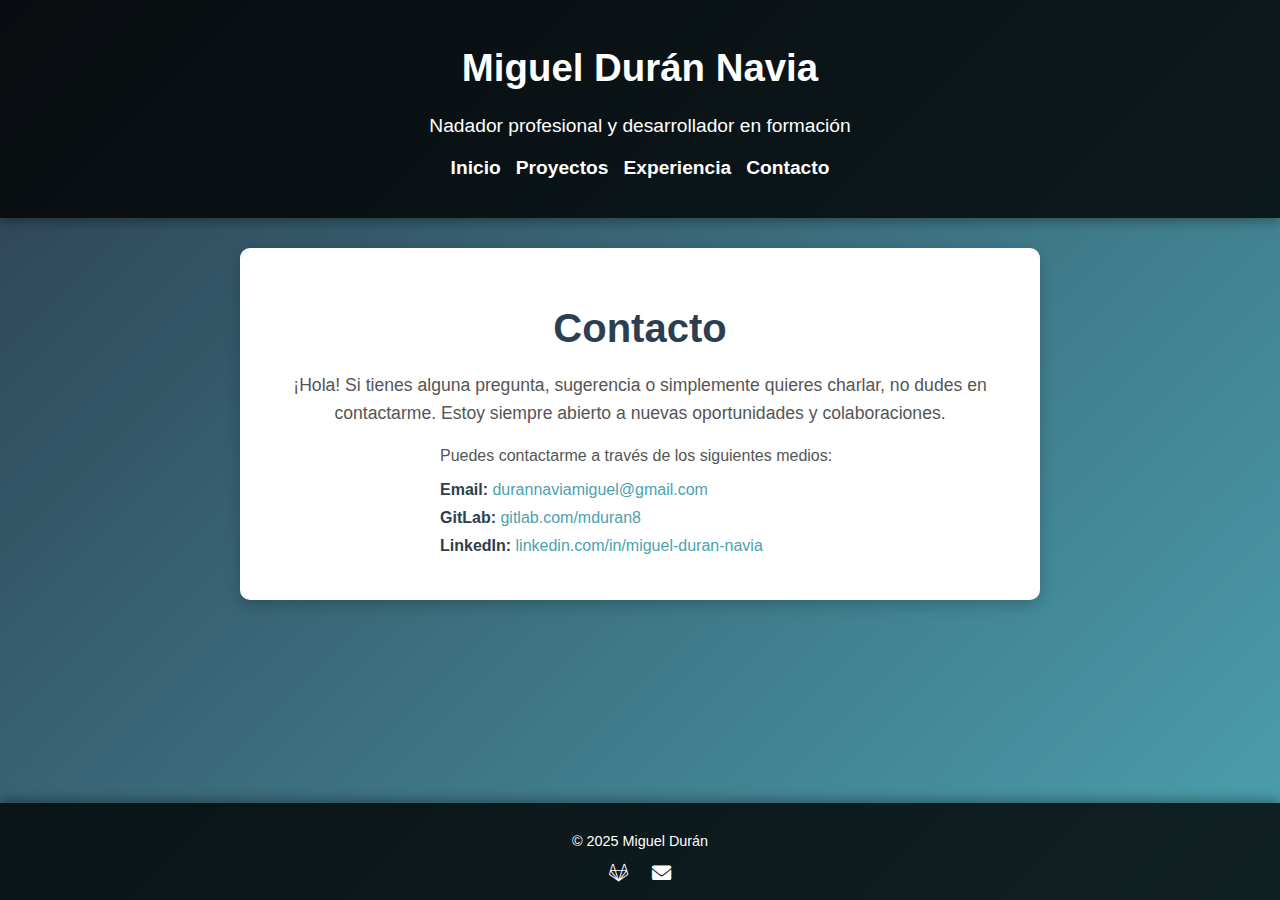
==== contacto.html @ ec6ac0d9 "añado que el footer este en la parte de abajo siempre en todas las paginas." ====
<!DOCTYPE html>
<html lang="es">
<head>
    <meta charset="UTF-8">
    <meta name="viewport" content="width=device-width, initial-scale=1.0, maximum-scale=1.0, user-scalable=no">
    <title>Contacto - Miguel Durán</title>
    <link rel="stylesheet" href="contacto.css">
    <link rel="stylesheet" href="https://cdnjs.cloudflare.com/ajax/libs/font-awesome/6.0.0/css/all.min.css">
</head>
<body>
    <header id="main-header">
        <h1>Miguel Durán Navia</h1>
        <p>Nadador profesional y desarrollador en formación</p>
        <nav aria-label="Navegación principal">
            <ul>
                <li><a href="index.html">Inicio</a></li>
                <li><a href="proyectos.html">Proyectos</a></li>
                <li><a href="experiencia.html">Experiencia</a></li>
                <li><a href="contacto.html">Contacto</a></li>
            </ul>
        </nav>
    </header>

    <main>
        <section class="contact">
            <h2>Contacto</h2>
            <div class="welcome-message">
                <p>¡Hola! Si tienes alguna pregunta, sugerencia o simplemente quieres charlar, no dudes en contactarme. Estoy siempre abierto a nuevas oportunidades y colaboraciones.</p>
            </div>
            <div class="contact-info">
                <p>Puedes contactarme a través de los siguientes medios:</p>
                <ul>
                    <li><strong>Email:</strong> <a href="mailto:durannaviamiguel@gmail.com">durannaviamiguel@gmail.com</a></li>
                    <li><strong>GitLab:</strong> <a href="https://gitlab.com/mduran8" target="_blank">gitlab.com/mduran8</a></li>
                    <li><strong>LinkedIn:</strong> <a href="https://www.linkedin.com/in/miguel-duran-navia-5854a22ab/" target="_blank">linkedin.com/in/miguel-duran-navia</a></li>
                </ul>
            </div>
        </section>
    </main>

    <footer>
        <p>&copy; 2025 Miguel Durán</p>
        <div class="social-links">
            <a href="https://gitlab.com/mduran8" target="_blank"><i class="fab fa-gitlab"></i></a>
            <a href="mailto:durannaviamiguel@gmail.com"><i class="fas fa-envelope"></i></a>
        </div>
    </footer>

    <script>
        // Asegurar que el footer siempre esté en la parte inferior
        function adjustFooter() {
            const body = document.body;
            const html = document.documentElement;
            const height = Math.max(body.scrollHeight, body.offsetHeight, 
                html.clientHeight, html.scrollHeight, html.offsetHeight);
            
            if (height < window.innerHeight) {
                document.querySelector('footer').style.marginTop = `${window.innerHeight - height + 20}px`;
            }
        }
        
        window.addEventListener('load', adjustFooter);
        window.addEventListener('resize', adjustFooter);
    </script>
</body>
</html>
---- contacto.css ----
/* Estilos específicos para la página de contacto */
/* Estilos generales */
body {
    font-family: 'Poppins', sans-serif;
    margin: 0;
    padding: 0;
    background: linear-gradient(135deg, #2c3e50, #4ca1af);
    color: #333;
    text-align: center;
    min-height: 100vh;
    display: flex;
    flex-direction: column;
}

/* Encabezado */
#main-header {
    background: rgba(0, 0, 0, 0.8);
    color: white;
    padding: 20px;
    font-size: 1.2rem;
    box-shadow: 0 4px 10px rgba(0, 0, 0, 0.3);
    position: sticky;
    top: 0;
    z-index: 100;
    width: 100%;
    box-sizing: border-box;
}

#main-header nav ul {
    list-style: none;
    padding: 0;
    display: flex;
    justify-content: center;
    gap: 15px;
    flex-wrap: wrap;
}

#main-header nav ul li a {
    color: white;
    text-decoration: none;
    font-weight: bold;
    transition: color 0.3s ease;
}

#main-header nav ul li a:hover {
    color: #4ca1af;
}

/* Contenido principal */
main {
    display: flex;
    flex-direction: column;
    align-items: center;
    flex: 1;
    width: 100%;
}

/* Hero Section */
.hero {
    padding: 60px 20px;
    background: rgba(0, 0, 0, 0.6);
    color: white;
    display: flex;
    flex-direction: column;
    align-items: center;
    justify-content: center;
    text-align: center;
}

.hero-content {
    display: flex;
    flex-direction: column;
    align-items: center;
    gap: 20px;
    max-width: 1200px;
    width: 100%;
}

.hero-text h2 {
    font-size: 2rem;
    margin-bottom: 15px;
}

.hero-text .btn {
    padding: 10px 20px;
    background: #4ca1af;
    color: white;
    text-decoration: none;
    border-radius: 5px;
    transition: background 0.3s ease;
}

.hero-text .btn:hover {
    background: #2c3e50;
}

.hero-image img {
    border-radius: 50%;
    width: 150px;
    height: 150px;
    object-fit: cover;
    border: 5px solid #4ca1af;
}

/* Secciones comunes */
section {
    margin: 30px auto;
    padding: 25px;
    width: 85%;
    max-width: 800px;
    background-color: white;
    border-radius: 10px;
    box-shadow: 0px 5px 15px rgba(0, 0, 0, 0.2);
    transition: transform 0.3s ease, box-shadow 0.3s ease;
    box-sizing: border-box;
}

section:hover {
    transform: translateY(-5px);
    box-shadow: 0px 8px 20px rgba(0, 0, 0, 0.3);
}

/* Sobre mí */
.about h2 {
    font-size: 2rem;
    margin-bottom: 15px;
    color: #2c3e50;
}

.about-content {
    max-width: 800px;
    margin: 0 auto;
    text-align: left;
}

/* Habilidades */
.skills {
    padding: 30px 20px;
    background: white;
}

.skills h2 {
    font-size: 2rem;
    margin-bottom: 30px;
    color: #2c3e50;
}

.skills-grid {
    display: grid;
    grid-template-columns: repeat(auto-fit, minmax(250px, 1fr));
    gap: 15px;
    padding: 0 10px;
}

.skill-card {
    background: #f9f9f9;
    padding: 20px;
    border-radius: 10px;
    box-shadow: 0px 5px 15px rgba(0, 0, 0, 0.1);
    transition: transform 0.3s ease, box-shadow 0.3s ease;
    text-align: center;
}

.skill-card:hover {
    transform: translateY(-10px);
    box-shadow: 0px 10px 20px rgba(0, 0, 0, 0.2);
}

.skill-icon {
    font-size: 2rem;
    color: #4ca1af;
    margin-bottom: 10px;
}

.skill-card h3 {
    font-size: 1.3rem;
    color: #2c3e50;
    margin-bottom: 10px;
}

.skill-card p {
    font-size: 0.9rem;
    color: #555;
    line-height: 1.5;
}

/* Proyectos */
.project-grid {
    display: grid;
    grid-template-columns: repeat(auto-fit, minmax(300px, 1fr));
    gap: 20px;
    padding: 20px;
}

.project-card {
    background: white;
    padding: 20px;
    border-radius: 10px;
    box-shadow: 0px 5px 15px rgba(0, 0, 0, 0.2);
    transition: transform 0.3s ease, box-shadow 0.3s ease;
    text-align: left;
}

.project-card:hover {
    transform: translateY(-5px);
    box-shadow: 0px 8px 20px rgba(0, 0, 0, 0.3);
}

.project-card h3 {
    margin-bottom: 10px;
    font-size: 1.5rem;
    color: #2c3e50;
}

.project-card p {
    font-size: 1rem;
    color: #555;
    margin-bottom: 15px;
}

.project-link {
    display: inline-block;
    padding: 10px 15px;
    background: #4ca1af;
    color: white;
    text-decoration: none;
    border-radius: 5px;
    transition: background 0.3s ease;
}

.project-link:hover {
    background: #2c3e50;
}

.project-link i {
    margin-right: 8px;
}

/* Experiencia */
.experience {
    padding: 40px 20px;
    background: #f9f9f9;
}

.experience h2 {
    text-align: center;
    font-size: 2.5rem;
    margin-bottom: 40px;
    color: #2c3e50;
}

.experience-grid {
    display: grid;
    grid-template-columns: repeat(auto-fit, minmax(300px, 1fr));
    gap: 20px;
    padding: 0 20px;
}

.experience-card {
    background: white;
    padding: 25px;
    border-radius: 10px;
    box-shadow: 0px 5px 15px rgba(0, 0, 0, 0.1);
    transition: transform 0.3s ease, box-shadow 0.3s ease;
    text-align: center;
}

.experience-card:hover {
    transform: translateY(-10px);
    box-shadow: 0px 10px 20px rgba(0, 0, 0, 0.2);
}

.experience-icon {
    font-size: 2.5rem;
    color: #4ca1af;
    margin-bottom: 15px;
}

.experience-card h3 {
    font-size: 1.5rem;
    color: #2c3e50;
    margin-bottom: 10px;
}

.experience-card p {
    font-size: 1rem;
    color: #555;
    line-height: 1.6;
}

/* Formulario de contacto */
.contact form {
    display: flex;
    flex-direction: column;
    gap: 15px;
    max-width: 500px;
    margin: 0 auto;
}

.contact form label {
    font-weight: bold;
}

.contact form input, .contact form textarea {
    padding: 10px;
    border: 1px solid #ccc;
    border-radius: 5px;
    resize: none;
    overflow-y: auto;
    max-height: 100px; 

}

.contact form button {
    padding: 10px 20px;
    background: #4ca1af;
    color: white;
    border: none;
    border-radius: 5px;
    cursor: pointer;
    transition: background 0.3s ease;
}

.contact form button:hover {
    background: #2c3e50;
}

/* Pie de página */
footer {
    margin-top: auto;
    padding: 15px;
    background: rgba(0, 0, 0, 0.8);
    color: white;
    font-size: 0.9rem;
    box-shadow: 0px -4px 10px rgba(0, 0, 0, 0.3);
    width: 100%;
    box-sizing: border-box;
}

footer .social-links {
    margin-top: 10px;
}

footer .social-links a {
    color: white;
    margin: 0 10px;
    font-size: 1.2rem;
    transition: color 0.3s ease;
}

footer .social-links a:hover {
    color: #4ca1af;
}

/* Media Queries para móviles */
@media (max-width: 768px) {
    #main-header {
        padding: 15px 10px;
        font-size: 1rem;
        position: sticky;
        top: 0;
    }

    #main-header h1 {
        font-size: 1.5rem;
        margin: 5px 0;
    }

    #main-header p {
        font-size: 0.9rem;
        margin: 5px 0;
    }

    #main-header nav ul {
        gap: 8px;
    }
    
    #main-header nav ul li a {
        font-size: 0.9rem;
    }

    .contact {
        width: 90%;
        padding: 20px;
        margin: 15px auto;
    }

    .hero {
        padding: 40px 15px;
    }

    .hero-text h2 {
        font-size: 1.8rem;
    }

    .hero-image img {
        width: 120px;
        height: 120px;
    }

    .about h2, .skills h2 {
        font-size: 1.8rem;
    }

    .skills-grid {
        grid-template-columns: repeat(auto-fit, minmax(200px, 1fr));
    }

    .skill-card {
        padding: 15px;
    }

    .skill-icon {
        font-size: 1.8rem;
    }

    .skill-card h3 {
        font-size: 1.2rem;
    }

    .skill-card p {
        font-size: 0.8rem;
    }

    footer {
        padding: 10px;
        font-size: 0.7rem;
    }

    footer .social-links a {
        font-size: 0.9rem;
    }
}

/* Sección de contacto */
.contact {
    margin: 30px auto;
    padding: 25px;
    width: 85%;
    max-width: 800px;
    background-color: white;
    border-radius: 10px;
    box-shadow: 0px 5px 15px rgba(0, 0, 0, 0.2);
    transition: transform 0.3s ease, box-shadow 0.3s ease;
    box-sizing: border-box;
}

.contact:hover {
    transform: translateY(-5px);
    box-shadow: 0px 8px 20px rgba(0, 0, 0, 0.3);
}

.contact h2 {
    font-size: 2.5rem;
    margin-bottom: 20px;
    color: #2c3e50;
}

.welcome-message {
    margin-bottom: 20px;
    font-size: 1.1rem;
    line-height: 1.6;
    color: #555;
}

.contact-info {
    margin: 0 auto 20px; 
    text-align: left;
    max-width: 400px;
    width: 100%;
    box-sizing: border-box;
}

.contact-info p {
    font-size: 1rem;
    color: #555;
    margin-bottom: 10px;
}

.contact-info ul {
    list-style: none;
    padding: 0;
}

.contact-info ul li {
    margin-bottom: 10px;
    font-size: 1rem;
    color: #555;
}

.contact-info ul li strong {
    color: #2c3e50;
}

.contact-info ul li a {
    color: #4ca1af;
    text-decoration: none;
    transition: color 0.3s ease;
}

.contact-info ul li a:hover {
    color: #2c3e50;
}

/* Formulario de contacto */
.contact form {
    display: flex;
    flex-direction: column;
    gap: 15px;
    max-width: 500px;
    margin: 0 auto;
}

.contact form label {
    font-weight: bold;
    color: #2c3e50;
}

.contact form input, .contact form textarea {
    padding: 10px;
    border: 1px solid #ccc;
    border-radius: 5px;
    font-size: 1rem;
    resize: none;
}

.contact form textarea {
    resize: vertical;
    min-height: 150px;
}

.contact form button {
    padding: 10px 20px;
    background: #4ca1af;
    color: white;
    border: none;
    border-radius: 5px;
    cursor: pointer;
    font-size: 1rem;
    transition: background 0.3s ease;
}

.contact form button:hover {
    background: #2c3e50;
}

/* Media Queries para móviles */
@media (max-width: 768px) {
    body {
        padding-bottom: 0;
    }

    .contact {
        width: 90%;
        padding: 20px;
        margin: 15px auto;
    }

    .contact h2 {
        font-size: 2rem;
        margin-bottom: 15px;
    }

    .welcome-message {
        font-size: 1rem;
        padding: 0 10px;
    }

    .contact-info {
        padding: 0 10px;
    }

    .contact-info ul li {
        font-size: 0.9rem;
    }

    .contact form input, .contact form textarea {
        font-size: 0.9rem;
    }
}
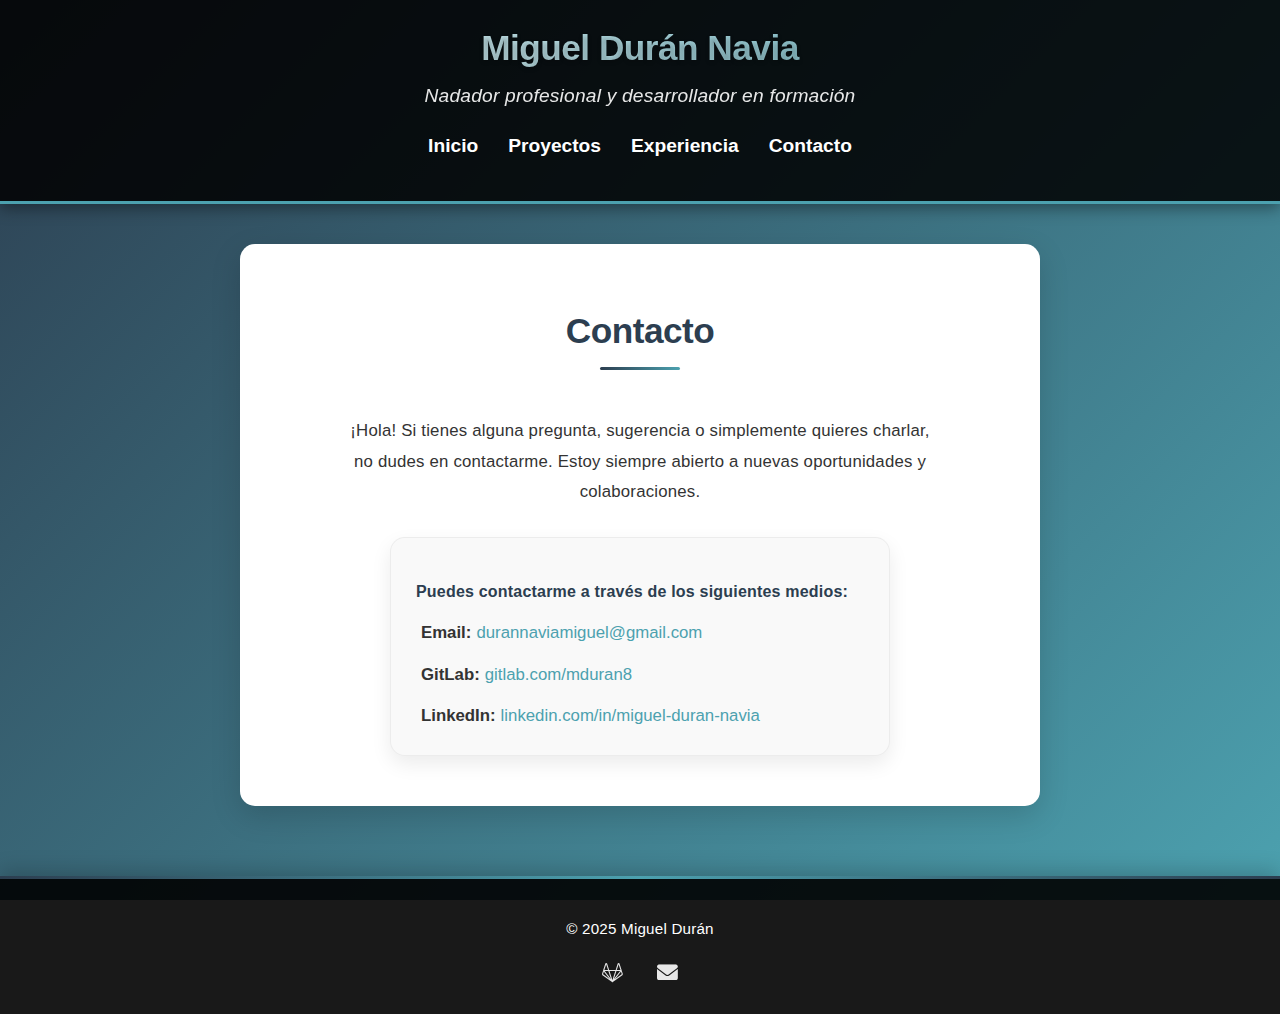
==== commit a750833a: "añado mejoras visual y de estilos css y java escript." ====
--- a/contacto.html
+++ b/contacto.html
@@ -22,7 +22,7 @@
     </header>
 
     <main>
-        <section class="contact">
+        <section class="contact fade-in-section">
             <h2>Contacto</h2>
             <div class="welcome-message">
                 <p>¡Hola! Si tienes alguna pregunta, sugerencia o simplemente quieres charlar, no dudes en contactarme. Estoy siempre abierto a nuevas oportunidades y colaboraciones.</p>
@@ -46,21 +46,69 @@
         </div>
     </footer>
 
+    <script src="script.js"></script>
     <script>
-        // Asegurar que el footer siempre esté en la parte inferior
-        function adjustFooter() {
-            const body = document.body;
-            const html = document.documentElement;
-            const height = Math.max(body.scrollHeight, body.offsetHeight, 
-                html.clientHeight, html.scrollHeight, html.offsetHeight);
+        // Asegurar que el footer siempre esté en la parte inferior y el header esté visible
+        function adjustLayout() {
+            const header = document.getElementById('main-header');
+            const main = document.querySelector('main');
+            const footer = document.querySelector('footer');
             
-            if (height < window.innerHeight) {
-                document.querySelector('footer').style.marginTop = `${window.innerHeight - height + 20}px`;
+            // Asegurar que el header sea visible
+            if (header) {
+                header.style.opacity = "1";
+                header.style.transform = "translateY(0)";
+                header.classList.add('loaded');
+            }
+            
+            // Obtener alturas
+            const headerHeight = header ? header.offsetHeight : 0;
+            const mainHeight = main ? main.offsetHeight : 0;
+            const footerHeight = footer ? footer.offsetHeight : 0;
+            const windowHeight = window.innerHeight;
+            
+            // Verificar si el contenido es menor que la altura de la ventana
+            const totalContentHeight = headerHeight + mainHeight + footerHeight;
+            
+            if (main && totalContentHeight < windowHeight) {
+                // Establecer el margen inferior del contenido principal para empujar el footer hacia abajo
+                const extraSpace = windowHeight - totalContentHeight;
+                main.style.marginBottom = `${extraSpace}px`;
+            } else if (main) {
+                main.style.marginBottom = '0';
             }
         }
         
-        window.addEventListener('load', adjustFooter);
-        window.addEventListener('resize', adjustFooter);
+        // Ejecutar al cargar la página y cuando cambie el tamaño de la ventana
+        window.addEventListener('load', adjustLayout);
+        window.addEventListener('resize', adjustLayout);
+        
+        // También ajustar cuando cambien las imágenes (pueden afectar las alturas)
+        document.addEventListener('DOMContentLoaded', function() {
+            // Animar inmediatamente
+            const header = document.getElementById('main-header');
+            if (header) header.classList.add('loaded');
+            
+            // Animación de secciones
+            const sections = document.querySelectorAll('.fade-in-section');
+            sections.forEach(section => {
+                section.classList.add('visible');
+            });
+            
+            // Carga de imágenes
+            const images = document.querySelectorAll('img');
+            images.forEach(img => {
+                img.addEventListener('load', adjustLayout);
+                if (img.complete) {
+                    img.classList.add('loaded');
+                }
+            });
+            
+            // Aplicar inmediatamente y luego nuevamente después de un retraso
+            adjustLayout();
+            setTimeout(adjustLayout, 300);
+            setTimeout(adjustLayout, 1000); // Un segundo adicional para carga completa
+        });
     </script>
 </body>
 </html>--- a/contacto.css
+++ b/contacto.css
@@ -5,25 +5,63 @@
     margin: 0;
     padding: 0;
     background: linear-gradient(135deg, #2c3e50, #4ca1af);
+    background-attachment: fixed;
     color: #333;
     text-align: center;
     min-height: 100vh;
     display: flex;
     flex-direction: column;
+    line-height: 1.6;
+}
+
+/* Tipografía mejorada */
+h1, h2, h3 {
+    font-weight: 700;
+    letter-spacing: -0.5px;
+}
+
+p {
+    font-weight: 400;
+    letter-spacing: 0.2px;
 }
 
 /* Encabezado */
 #main-header {
-    background: rgba(0, 0, 0, 0.8);
+    background: rgba(0, 0, 0, 0.85);
     color: white;
     padding: 20px;
     font-size: 1.2rem;
-    box-shadow: 0 4px 10px rgba(0, 0, 0, 0.3);
-    position: sticky;
-    top: 0;
-    z-index: 100;
+    box-shadow: 0 4px 15px rgba(0, 0, 0, 0.4);
     width: 100%;
     box-sizing: border-box;
+    border-bottom: 3px solid #4ca1af;
+    position: relative;
+    z-index: 100;
+    opacity: 1;
+    transform: translateY(0);
+    transition: opacity 0.5s ease, transform 0.5s ease, background-color 0.3s ease;
+}
+
+#main-header.loaded,
+#main-header {
+    opacity: 1;
+    transform: translateY(0);
+}
+
+#main-header h1 {
+    margin: 0 0 5px 0;
+    font-size: 2.2rem;
+    background: linear-gradient(90deg, #ffffff, #4ca1af);
+    -webkit-background-clip: text;
+    background-clip: text;
+    color: transparent;
+    text-shadow: 0px 2px 4px rgba(0, 0, 0, 0.2);
+}
+
+#main-header p {
+    margin: 0 0 15px 0;
+    opacity: 0.9;
+    font-style: italic;
 }
 
 #main-header nav ul {
@@ -31,19 +69,36 @@
     padding: 0;
     display: flex;
     justify-content: center;
-    gap: 15px;
+    gap: 30px;
     flex-wrap: wrap;
 }
 
 #main-header nav ul li a {
     color: white;
     text-decoration: none;
-    font-weight: bold;
-    transition: color 0.3s ease;
+    font-weight: 600;
+    transition: all 0.3s ease;
+    position: relative;
+    padding: 5px 0;
+}
+
+#main-header nav ul li a::after {
+    content: '';
+    position: absolute;
+    bottom: 0;
+    left: 0;
+    width: 0;
+    height: 2px;
+    background: #4ca1af;
+    transition: width 0.3s ease;
 }
 
 #main-header nav ul li a:hover {
     color: #4ca1af;
+}
+
+#main-header nav ul li a:hover::after {
+    width: 100%;
 }
 
 /* Contenido principal */
@@ -53,6 +108,7 @@
     align-items: center;
     flex: 1;
     width: 100%;
+    padding: 0 0 30px 0;
 }
 
 /* Hero Section */
@@ -100,24 +156,48 @@
     height: 150px;
     object-fit: cover;
     border: 5px solid #4ca1af;
+    opacity: 0;
+    transition: opacity 0.5s ease, transform 0.5s ease;
+}
+
+img.loaded {
+    opacity: 1;
 }
 
 /* Secciones comunes */
 section {
     margin: 30px auto;
-    padding: 25px;
+    padding: 30px;
     width: 85%;
     max-width: 800px;
     background-color: white;
-    border-radius: 10px;
-    box-shadow: 0px 5px 15px rgba(0, 0, 0, 0.2);
-    transition: transform 0.3s ease, box-shadow 0.3s ease;
+    border-radius: 15px;
+    box-shadow: 0 10px 30px rgba(0, 0, 0, 0.15);
+    transition: transform 0.4s ease, box-shadow 0.4s ease;
     box-sizing: border-box;
+    position: relative;
+    overflow: hidden;
+}
+
+section::after {
+    content: '';
+    position: absolute;
+    bottom: 0;
+    left: 0;
+    width: 100%;
+    height: 5px;
+    background: linear-gradient(90deg, #2c3e50, #4ca1af);
+    opacity: 0;
+    transition: opacity 0.4s ease;
 }
 
 section:hover {
-    transform: translateY(-5px);
-    box-shadow: 0px 8px 20px rgba(0, 0, 0, 0.3);
+    transform: translateY(-10px);
+    box-shadow: 0 15px 35px rgba(0, 0, 0, 0.2);
+}
+
+section:hover::after {
+    opacity: 1;
 }
 
 /* Sobre mí */
@@ -288,6 +368,99 @@
     line-height: 1.6;
 }
 
+/* Sección de contacto */
+.contact {
+    margin: 40px auto;
+    padding: 30px;
+    width: 85%;
+    max-width: 800px;
+}
+
+.contact h2 {
+    font-size: 2.2rem;
+    margin-bottom: 30px;
+    color: #2c3e50;
+    position: relative;
+    display: inline-block;
+    padding-bottom: 10px;
+}
+
+.contact h2::after {
+    content: '';
+    position: absolute;
+    bottom: 0;
+    left: 50%;
+    transform: translateX(-50%);
+    width: 80px;
+    height: 3px;
+    background: linear-gradient(90deg, #2c3e50, #4ca1af);
+    border-radius: 3px;
+}
+
+.welcome-message {
+    margin-bottom: 30px;
+    font-size: 1.05rem;
+    line-height: 1.8;
+    max-width: 600px;
+    margin-left: auto;
+    margin-right: auto;
+}
+
+.contact-info {
+    margin: 0 auto 20px; 
+    text-align: left;
+    max-width: 500px;
+    width: 100%;
+    box-sizing: border-box;
+    background: #f9f9f9;
+    padding: 25px;
+    border-radius: 15px;
+    box-shadow: 0 8px 20px rgba(0, 0, 0, 0.08);
+    transition: all 0.4s ease;
+    border: 1px solid rgba(0, 0, 0, 0.05);
+}
+
+.contact-info:hover {
+    transform: translateY(-8px);
+    box-shadow: 0 15px 30px rgba(0, 0, 0, 0.15);
+}
+
+.contact-info p {
+    font-weight: 600;
+    margin-bottom: 15px;
+    color: #2c3e50;
+}
+
+.contact-info ul {
+    list-style: none;
+    padding: 0;
+    margin: 0;
+}
+
+.contact-info ul li {
+    margin-bottom: 15px;
+    padding-left: 5px;
+    display: flex;
+    align-items: center;
+    font-size: 1.05rem;
+}
+
+.contact-info ul li:last-child {
+    margin-bottom: 0;
+}
+
+.contact-info ul li a {
+    color: #4ca1af;
+    text-decoration: none;
+    transition: color 0.3s ease;
+    margin-left: 5px;
+}
+
+.contact-info ul li a:hover {
+    color: #2c3e50;
+    text-decoration: underline;
+}
+
 /* Formulario de contacto */
 .contact form {
     display: flex;
@@ -299,220 +472,6 @@
 
 .contact form label {
     font-weight: bold;
-}
-
-.contact form input, .contact form textarea {
-    padding: 10px;
-    border: 1px solid #ccc;
-    border-radius: 5px;
-    resize: none;
-    overflow-y: auto;
-    max-height: 100px; 
-
-}
-
-.contact form button {
-    padding: 10px 20px;
-    background: #4ca1af;
-    color: white;
-    border: none;
-    border-radius: 5px;
-    cursor: pointer;
-    transition: background 0.3s ease;
-}
-
-.contact form button:hover {
-    background: #2c3e50;
-}
-
-/* Pie de página */
-footer {
-    margin-top: auto;
-    padding: 15px;
-    background: rgba(0, 0, 0, 0.8);
-    color: white;
-    font-size: 0.9rem;
-    box-shadow: 0px -4px 10px rgba(0, 0, 0, 0.3);
-    width: 100%;
-    box-sizing: border-box;
-}
-
-footer .social-links {
-    margin-top: 10px;
-}
-
-footer .social-links a {
-    color: white;
-    margin: 0 10px;
-    font-size: 1.2rem;
-    transition: color 0.3s ease;
-}
-
-footer .social-links a:hover {
-    color: #4ca1af;
-}
-
-/* Media Queries para móviles */
-@media (max-width: 768px) {
-    #main-header {
-        padding: 15px 10px;
-        font-size: 1rem;
-        position: sticky;
-        top: 0;
-    }
-
-    #main-header h1 {
-        font-size: 1.5rem;
-        margin: 5px 0;
-    }
-
-    #main-header p {
-        font-size: 0.9rem;
-        margin: 5px 0;
-    }
-
-    #main-header nav ul {
-        gap: 8px;
-    }
-    
-    #main-header nav ul li a {
-        font-size: 0.9rem;
-    }
-
-    .contact {
-        width: 90%;
-        padding: 20px;
-        margin: 15px auto;
-    }
-
-    .hero {
-        padding: 40px 15px;
-    }
-
-    .hero-text h2 {
-        font-size: 1.8rem;
-    }
-
-    .hero-image img {
-        width: 120px;
-        height: 120px;
-    }
-
-    .about h2, .skills h2 {
-        font-size: 1.8rem;
-    }
-
-    .skills-grid {
-        grid-template-columns: repeat(auto-fit, minmax(200px, 1fr));
-    }
-
-    .skill-card {
-        padding: 15px;
-    }
-
-    .skill-icon {
-        font-size: 1.8rem;
-    }
-
-    .skill-card h3 {
-        font-size: 1.2rem;
-    }
-
-    .skill-card p {
-        font-size: 0.8rem;
-    }
-
-    footer {
-        padding: 10px;
-        font-size: 0.7rem;
-    }
-
-    footer .social-links a {
-        font-size: 0.9rem;
-    }
-}
-
-/* Sección de contacto */
-.contact {
-    margin: 30px auto;
-    padding: 25px;
-    width: 85%;
-    max-width: 800px;
-    background-color: white;
-    border-radius: 10px;
-    box-shadow: 0px 5px 15px rgba(0, 0, 0, 0.2);
-    transition: transform 0.3s ease, box-shadow 0.3s ease;
-    box-sizing: border-box;
-}
-
-.contact:hover {
-    transform: translateY(-5px);
-    box-shadow: 0px 8px 20px rgba(0, 0, 0, 0.3);
-}
-
-.contact h2 {
-    font-size: 2.5rem;
-    margin-bottom: 20px;
-    color: #2c3e50;
-}
-
-.welcome-message {
-    margin-bottom: 20px;
-    font-size: 1.1rem;
-    line-height: 1.6;
-    color: #555;
-}
-
-.contact-info {
-    margin: 0 auto 20px; 
-    text-align: left;
-    max-width: 400px;
-    width: 100%;
-    box-sizing: border-box;
-}
-
-.contact-info p {
-    font-size: 1rem;
-    color: #555;
-    margin-bottom: 10px;
-}
-
-.contact-info ul {
-    list-style: none;
-    padding: 0;
-}
-
-.contact-info ul li {
-    margin-bottom: 10px;
-    font-size: 1rem;
-    color: #555;
-}
-
-.contact-info ul li strong {
-    color: #2c3e50;
-}
-
-.contact-info ul li a {
-    color: #4ca1af;
-    text-decoration: none;
-    transition: color 0.3s ease;
-}
-
-.contact-info ul li a:hover {
-    color: #2c3e50;
-}
-
-/* Formulario de contacto */
-.contact form {
-    display: flex;
-    flex-direction: column;
-    gap: 15px;
-    max-width: 500px;
-    margin: 0 auto;
-}
-
-.contact form label {
-    font-weight: bold;
     color: #2c3e50;
 }
 
@@ -544,37 +503,209 @@
     background: #2c3e50;
 }
 
+/* Pie de página */
+footer {
+    margin-top: auto;
+    padding: 25px 15px;
+    background: rgba(0, 0, 0, 0.9);
+    color: white;
+    font-size: 0.95rem;
+    box-shadow: 0 -5px 20px rgba(0, 0, 0, 0.2);
+    width: 100%;
+    box-sizing: border-box;
+    position: relative;
+}
+
+footer::before {
+    content: '';
+    position: absolute;
+    top: 0;
+    left: 0;
+    width: 100%;
+    height: 3px;
+    background: linear-gradient(90deg, #2c3e50, #4ca1af, #2c3e50);
+}
+
+footer .social-links {
+    margin-top: 15px;
+}
+
+footer .social-links a {
+    color: white;
+    margin: 0 15px;
+    font-size: 1.3rem;
+    transition: all 0.3s ease;
+    opacity: 0.9;
+}
+
+footer .social-links a:hover {
+    color: #4ca1af;
+    opacity: 1;
+    transform: translateY(-3px);
+}
+
 /* Media Queries para móviles */
 @media (max-width: 768px) {
     body {
         padding-bottom: 0;
     }
 
+    #main-header {
+        padding: 15px 10px;
+        font-size: 1rem;
+    }
+
+    #main-header h1 {
+        font-size: 1.7rem;
+    }
+
+    #main-header p {
+        font-size: 0.9rem;
+        margin-bottom: 10px;
+    }
+
+    #main-header nav ul {
+        gap: 15px;
+    }
+
+    #main-header nav ul li a {
+        font-size: 0.9rem;
+    }
+
     .contact {
-        width: 90%;
-        padding: 20px;
-        margin: 15px auto;
+        width: 92%;
+        padding: 25px 15px;
+        margin: 20px auto;
     }
 
     .contact h2 {
-        font-size: 2rem;
-        margin-bottom: 15px;
+        font-size: 1.8rem;
+        margin-bottom: 20px;
     }
 
     .welcome-message {
         font-size: 1rem;
         padding: 0 10px;
+        margin-bottom: 20px;
     }
 
     .contact-info {
-        padding: 0 10px;
+        padding: 20px 15px;
+        margin-bottom: 10px;
     }
 
     .contact-info ul li {
-        font-size: 0.9rem;
-    }
-
-    .contact form input, .contact form textarea {
-        font-size: 0.9rem;
-    }
+        font-size: 0.95rem;
+    }
+
+    footer {
+        padding: 15px 10px;
+    }
+
+    footer .social-links a {
+        margin: 0 10px;
+        font-size: 1.2rem;
+    }
+}
+
+/* Animaciones y Efectos */
+.fade-in-section {
+    opacity: 0;
+    transform: translateY(30px);
+    transition: opacity 0.8s ease, transform 0.8s ease;
+}
+
+.fade-in-section.visible {
+    opacity: 1;
+    transform: translateY(0);
+}
+
+.hover-effect {
+    animation: pulse 1s;
+}
+
+@keyframes pulse {
+    0% {
+        transform: scale(1);
+    }
+    50% {
+        transform: scale(1.05);
+    }
+    100% {
+        transform: scale(1);
+    }
+}
+
+img {
+    opacity: 0;
+    transition: opacity 0.5s ease, transform 0.5s ease;
+}
+
+img.loaded {
+    opacity: 1;
+}
+
+/* Tema Oscuro (preparación para futura implementación) */
+.theme-toggle-btn {
+    position: fixed;
+    bottom: 20px;
+    right: 20px;
+    width: 50px;
+    height: 50px;
+    border-radius: 50%;
+    background: #2c3e50;
+    color: white;
+    display: flex;
+    justify-content: center;
+    align-items: center;
+    cursor: pointer;
+    border: none;
+    box-shadow: 0 4px 10px rgba(0, 0, 0, 0.3);
+    z-index: 1000;
+    transition: all 0.3s ease;
+}
+
+.theme-toggle-btn:hover {
+    transform: translateY(-5px);
+    box-shadow: 0 6px 15px rgba(0, 0, 0, 0.4);
+    background: #4ca1af;
+}
+
+.theme-toggle-btn i {
+    font-size: 1.2rem;
+}
+
+/* Estilos para modo oscuro - preparados para implementación futura */
+body.dark-mode {
+    background: linear-gradient(135deg, #111827, #1e3a8a);
+    color: #f9fafb;
+}
+
+body.dark-mode #main-header {
+    background: rgba(17, 24, 39, 0.95);
+    border-bottom-color: #3b82f6;
+}
+
+body.dark-mode section,
+body.dark-mode .contact {
+    background-color: #1f2937;
+    color: #f9fafb;
+}
+
+body.dark-mode .contact-info {
+    background: #111827;
+    border-color: #374151;
+}
+
+body.dark-mode .contact h2 {
+    color: #f9fafb;
+}
+
+body.dark-mode .contact-info p,
+body.dark-mode .welcome-message p {
+    color: #d1d5db;
+}
+
+body.dark-mode footer {
+    background: rgba(17, 24, 39, 0.95);
 }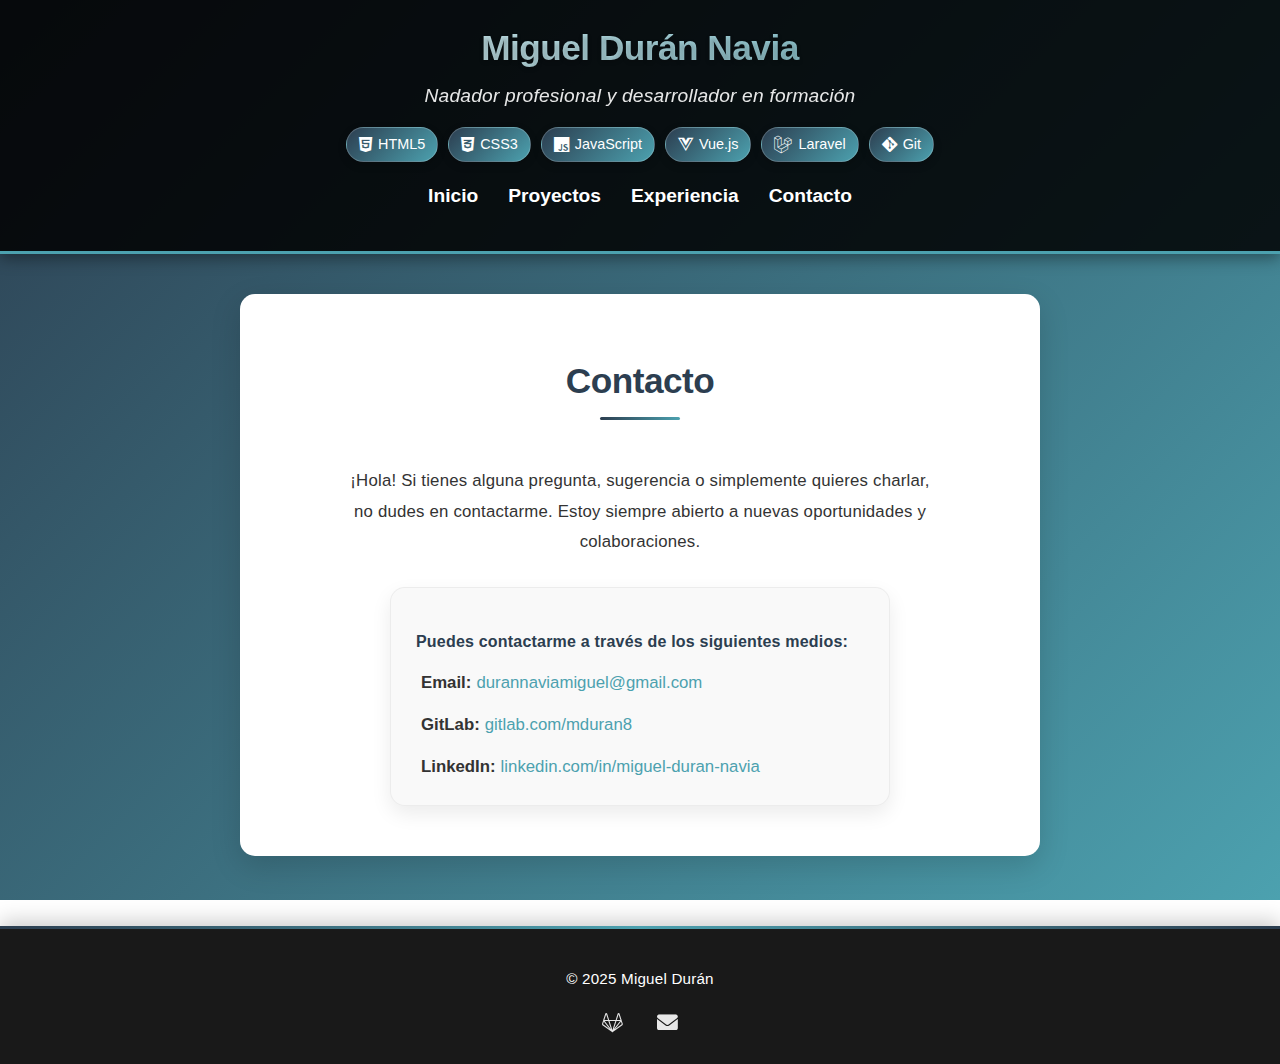
==== commit d0d17a44: "añado como las habilidades de programacion  que he realizado." ====
--- a/contacto.html
+++ b/contacto.html
@@ -11,6 +11,16 @@
     <header id="main-header">
         <h1>Miguel Durán Navia</h1>
         <p>Nadador profesional y desarrollador en formación</p>
+        
+        <div class="skills-badges">
+            <div class="skill-badge"><i class="fab fa-html5"></i> HTML5</div>
+            <div class="skill-badge"><i class="fab fa-css3-alt"></i> CSS3</div>
+            <div class="skill-badge"><i class="fab fa-js"></i> JavaScript</div>
+            <div class="skill-badge"><i class="fab fa-vuejs"></i> Vue.js</div>
+            <div class="skill-badge"><i class="fab fa-laravel"></i> Laravel</div>
+            <div class="skill-badge"><i class="fab fa-git-alt"></i> Git</div>
+        </div>
+        
         <nav aria-label="Navegación principal">
             <ul>
                 <li><a href="index.html">Inicio</a></li>
--- a/contacto.css
+++ b/contacto.css
@@ -708,4 +708,58 @@
 
 body.dark-mode footer {
     background: rgba(17, 24, 39, 0.95);
+}
+
+/* Badges de habilidades en el header */
+.skills-badges {
+    display: flex;
+    flex-wrap: wrap;
+    justify-content: center;
+    gap: 10px;
+    margin-bottom: 15px;
+    max-width: 800px;
+    margin-left: auto;
+    margin-right: auto;
+}
+
+.skill-badge {
+    background: linear-gradient(135deg, #2c3e50, #4ca1af);
+    color: white;
+    padding: 5px 12px;
+    border-radius: 50px;
+    font-size: 0.9rem;
+    font-weight: 500;
+    display: flex;
+    align-items: center;
+    gap: 6px;
+    box-shadow: 0 3px 8px rgba(0, 0, 0, 0.2);
+    transition: all 0.3s ease;
+    border: 1px solid rgba(255, 255, 255, 0.2);
+}
+
+.skill-badge:hover {
+    transform: translateY(-3px);
+    box-shadow: 0 5px 12px rgba(0, 0, 0, 0.3);
+    background: linear-gradient(135deg, #4ca1af, #2c3e50);
+}
+
+.skill-badge i {
+    font-size: 1.1rem;
+}
+
+/* Media Queries para móviles */
+@media (max-width: 768px) {
+    .skills-badges {
+        gap: 8px;
+        margin-bottom: 12px;
+    }
+    
+    .skill-badge {
+        padding: 4px 10px;
+        font-size: 0.8rem;
+    }
+    
+    .skill-badge i {
+        font-size: 1rem;
+    }
 }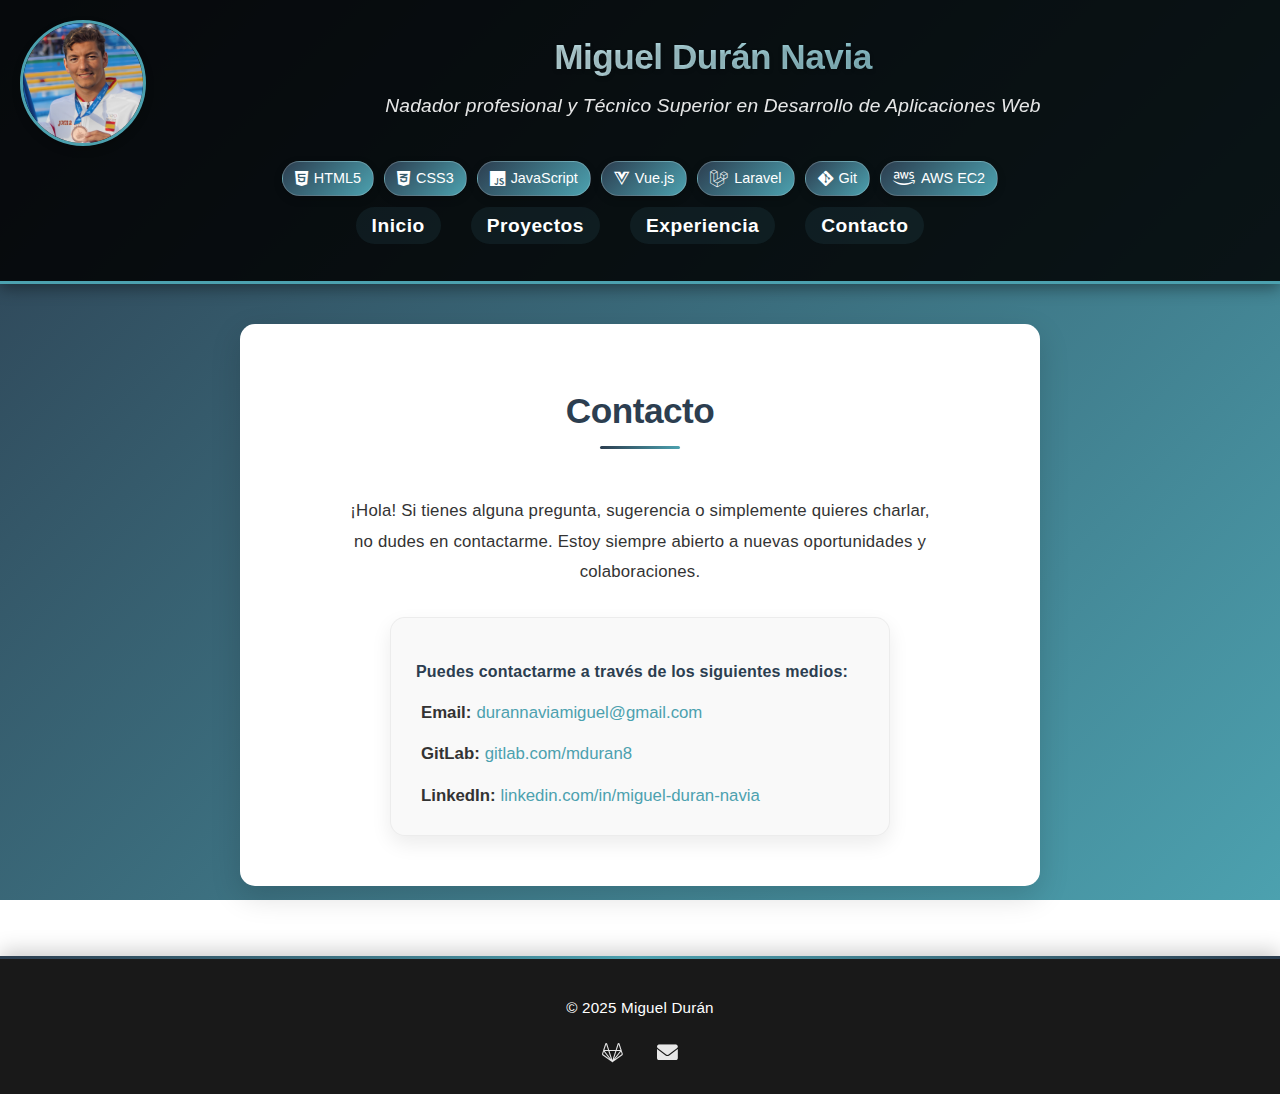
==== commit 68ff45d9: "añado mi foto en el header con informacion de mis habilidades que realizo." ====
--- a/contacto.html
+++ b/contacto.html
@@ -9,8 +9,15 @@
 </head>
 <body>
     <header id="main-header">
-        <h1>Miguel Durán Navia</h1>
-        <p>Nadador profesional y desarrollador en formación</p>
+        <div class="header-content">
+            <div class="profile-image">
+                <img src="foto perfil juegos mediterraneo.jpg" alt="Miguel Durán">
+            </div>
+            <div class="header-text">
+                <h1>Miguel Durán Navia</h1>
+                <p>Nadador profesional y Técnico Superior en Desarrollo de Aplicaciones Web</p>
+            </div>
+        </div>
         
         <div class="skills-badges">
             <div class="skill-badge"><i class="fab fa-html5"></i> HTML5</div>
@@ -19,6 +26,7 @@
             <div class="skill-badge"><i class="fab fa-vuejs"></i> Vue.js</div>
             <div class="skill-badge"><i class="fab fa-laravel"></i> Laravel</div>
             <div class="skill-badge"><i class="fab fa-git-alt"></i> Git</div>
+            <div class="skill-badge"><i class="fab fa-aws"></i> AWS EC2</div>
         </div>
         
         <nav aria-label="Navegación principal">
--- a/contacto.css
+++ b/contacto.css
@@ -71,6 +71,7 @@
     justify-content: center;
     gap: 30px;
     flex-wrap: wrap;
+    margin-top: 10px;
 }
 
 #main-header nav ul li a {
@@ -79,13 +80,16 @@
     font-weight: 600;
     transition: all 0.3s ease;
     position: relative;
-    padding: 5px 0;
+    padding: 8px 16px;
+    border-radius: 50px;
+    background: rgba(76, 161, 175, 0.1);
+    letter-spacing: 0.5px;
 }
 
 #main-header nav ul li a::after {
     content: '';
     position: absolute;
-    bottom: 0;
+    bottom: -2px;
     left: 0;
     width: 0;
     height: 2px;
@@ -94,7 +98,10 @@
 }
 
 #main-header nav ul li a:hover {
-    color: #4ca1af;
+    color: #ffffff;
+    background: rgba(76, 161, 175, 0.3);
+    transform: translateY(-3px);
+    box-shadow: 0 4px 8px rgba(0, 0, 0, 0.2);
 }
 
 #main-header nav ul li a:hover::after {
@@ -565,11 +572,13 @@
     }
 
     #main-header nav ul {
-        gap: 15px;
+        gap: 12px;
+        margin-top: 8px;
     }
 
     #main-header nav ul li a {
         font-size: 0.9rem;
+        padding: 6px 12px;
     }
 
     .contact {
@@ -762,4 +771,54 @@
     .skill-badge i {
         font-size: 1rem;
     }
+}
+
+.header-content {
+    display: flex;
+    align-items: center;
+    justify-content: center;
+    flex-wrap: wrap;
+    gap: 20px;
+    margin-bottom: 15px;
+}
+
+.profile-image {
+    width: 120px;
+    height: 120px;
+    overflow: hidden;
+    border-radius: 50%;
+    border: 3px solid #4ca1af;
+    box-shadow: 0 4px 8px rgba(0, 0, 0, 0.2);
+    transition: all 0.3s ease;
+}
+
+.profile-image:hover {
+    transform: scale(1.05);
+    border-color: #ffffff;
+    box-shadow: 0 6px 12px rgba(0, 0, 0, 0.3);
+}
+
+.profile-image img {
+    width: 100%;
+    height: 100%;
+    object-fit: cover;
+    display: block;
+}
+
+.header-text {
+    flex: 1;
+    min-width: 300px;
+    text-align: center;
+}
+
+@media (max-width: 768px) {
+    .header-content {
+        flex-direction: column;
+        gap: 15px;
+    }
+    
+    .profile-image {
+        width: 100px;
+        height: 100px;
+    }
 }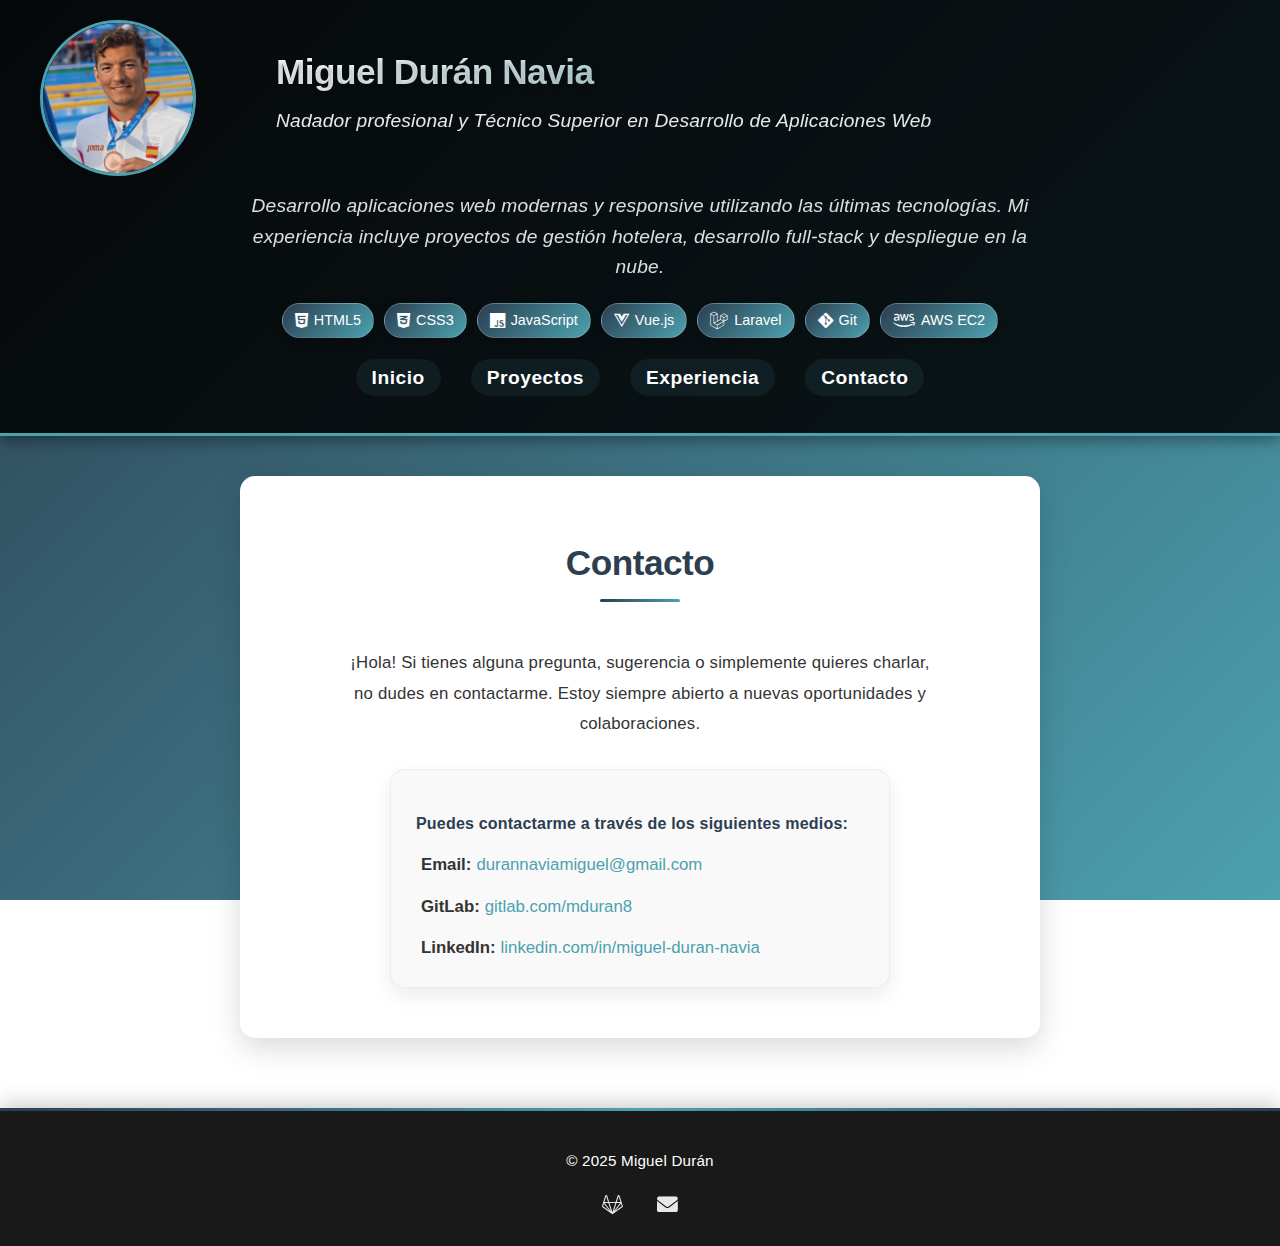
==== commit ac09f319: "añado descripcion en el header sobre mis habilidades." ====
--- a/contacto.html
+++ b/contacto.html
@@ -17,6 +17,10 @@
                 <h1>Miguel Durán Navia</h1>
                 <p>Nadador profesional y Técnico Superior en Desarrollo de Aplicaciones Web</p>
             </div>
+        </div>
+        
+        <div class="header-intro">
+            <p>Desarrollo aplicaciones web modernas y responsive utilizando las últimas tecnologías. Mi experiencia incluye proyectos de gestión hotelera, desarrollo full-stack y despliegue en la nube.</p>
         </div>
         
         <div class="skills-badges">
--- a/contacto.css
+++ b/contacto.css
@@ -725,7 +725,7 @@
     flex-wrap: wrap;
     justify-content: center;
     gap: 10px;
-    margin-bottom: 15px;
+    margin-bottom: 25px;
     max-width: 800px;
     margin-left: auto;
     margin-right: auto;
@@ -778,18 +778,24 @@
     align-items: center;
     justify-content: center;
     flex-wrap: wrap;
-    gap: 20px;
+    gap: 40px;
     margin-bottom: 15px;
+    max-width: 1200px;
+    margin-left: auto;
+    margin-right: auto;
+    padding: 0 20px;
 }
 
 .profile-image {
-    width: 120px;
-    height: 120px;
+    width: 150px;
+    height: 150px;
     overflow: hidden;
     border-radius: 50%;
     border: 3px solid #4ca1af;
     box-shadow: 0 4px 8px rgba(0, 0, 0, 0.2);
     transition: all 0.3s ease;
+    margin-right: 20px;
+    margin-left: 0;
 }
 
 .profile-image:hover {
@@ -807,8 +813,19 @@
 
 .header-text {
     flex: 1;
-    min-width: 300px;
-    text-align: center;
+    min-width: 280px;
+    text-align: left;
+    padding-left: 20px;
+    padding-right: 0;
+}
+
+.header-intro {
+    max-width: 800px;
+    margin: 0 auto 20px auto;
+    padding: 0 20px;
+    font-size: 1.2rem;
+    color: rgba(255, 255, 255, 0.95);
+    line-height: 1.6;
 }
 
 @media (max-width: 768px) {
@@ -818,7 +835,21 @@
     }
     
     .profile-image {
-        width: 100px;
-        height: 100px;
+        width: 120px;
+        height: 120px;
+        margin-right: 0;
+        margin-left: 0;
+    }
+    
+    .header-text {
+        text-align: center;
+        padding-left: 0;
+        padding-right: 0;
+    }
+    
+    .header-intro {
+        font-size: 1.05rem;
+        padding: 0 15px;
+        margin-bottom: 15px;
     }
 }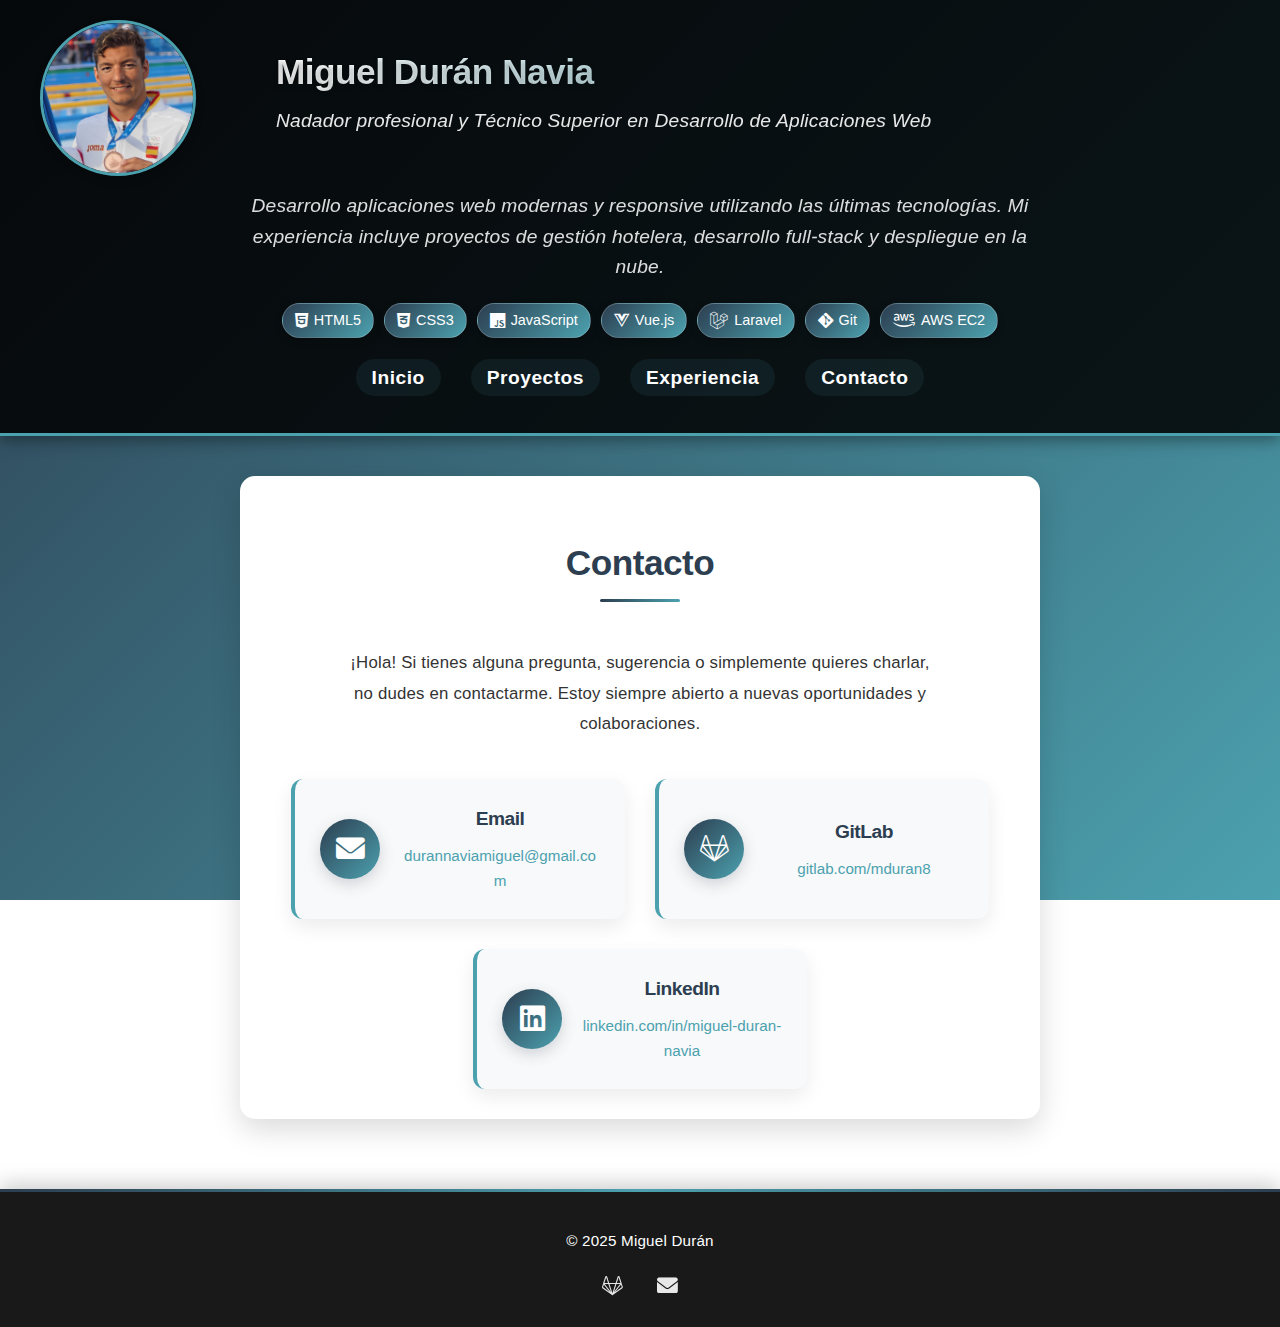
==== commit 94e6afd2: "añado mejoras en contacto y en mis proyectos que se vea mejor para el usuario." ====
--- a/contacto.html
+++ b/contacto.html
@@ -49,13 +49,37 @@
             <div class="welcome-message">
                 <p>¡Hola! Si tienes alguna pregunta, sugerencia o simplemente quieres charlar, no dudes en contactarme. Estoy siempre abierto a nuevas oportunidades y colaboraciones.</p>
             </div>
-            <div class="contact-info">
-                <p>Puedes contactarme a través de los siguientes medios:</p>
-                <ul>
-                    <li><strong>Email:</strong> <a href="mailto:durannaviamiguel@gmail.com">durannaviamiguel@gmail.com</a></li>
-                    <li><strong>GitLab:</strong> <a href="https://gitlab.com/mduran8" target="_blank">gitlab.com/mduran8</a></li>
-                    <li><strong>LinkedIn:</strong> <a href="https://www.linkedin.com/in/miguel-duran-navia-5854a22ab/" target="_blank">linkedin.com/in/miguel-duran-navia</a></li>
-                </ul>
+            
+            <div class="contact-info-container">
+                <div class="contact-card">
+                    <div class="contact-icon">
+                        <i class="fas fa-envelope"></i>
+                    </div>
+                    <div class="contact-details">
+                        <h3>Email</h3>
+                        <a href="mailto:durannaviamiguel@gmail.com">durannaviamiguel@gmail.com</a>
+                    </div>
+                </div>
+                
+                <div class="contact-card">
+                    <div class="contact-icon">
+                        <i class="fab fa-gitlab"></i>
+                    </div>
+                    <div class="contact-details">
+                        <h3>GitLab</h3>
+                        <a href="https://gitlab.com/mduran8" target="_blank">gitlab.com/mduran8</a>
+                    </div>
+                </div>
+                
+                <div class="contact-card">
+                    <div class="contact-icon">
+                        <i class="fab fa-linkedin"></i>
+                    </div>
+                    <div class="contact-details">
+                        <h3>LinkedIn</h3>
+                        <a href="https://www.linkedin.com/in/miguel-duran-navia-5854a22ab/" target="_blank">linkedin.com/in/miguel-duran-navia</a>
+                    </div>
+                </div>
             </div>
         </section>
     </main>
--- a/contacto.css
+++ b/contacto.css
@@ -852,4 +852,92 @@
         padding: 0 15px;
         margin-bottom: 15px;
     }
+}
+
+.contact-info-container {
+    display: flex;
+    flex-wrap: wrap;
+    justify-content: center;
+    gap: 30px;
+    margin-top: 40px;
+    max-width: 1000px;
+    margin-left: auto;
+    margin-right: auto;
+}
+
+.contact-card {
+    background: #f8f9fa;
+    border-radius: 12px;
+    padding: 25px;
+    box-shadow: 0 8px 20px rgba(0,0,0,0.08);
+    display: flex;
+    align-items: center;
+    transition: all 0.3s ease;
+    width: 280px;
+    border-left: 4px solid #4ca1af;
+}
+
+.contact-card:hover {
+    transform: translateY(-5px);
+    box-shadow: 0 12px 25px rgba(0,0,0,0.15);
+    background: linear-gradient(to right, #f8f9fa, #f2f9fb);
+}
+
+.contact-icon {
+    width: 60px;
+    height: 60px;
+    border-radius: 50%;
+    background: linear-gradient(135deg, #2c3e50, #4ca1af);
+    display: flex;
+    align-items: center;
+    justify-content: center;
+    margin-right: 20px;
+    flex-shrink: 0;
+    box-shadow: 0 5px 15px rgba(44, 62, 80, 0.2);
+    transition: all 0.3s ease;
+}
+
+.contact-card:hover .contact-icon {
+    transform: scale(1.1) rotate(5deg);
+}
+
+.contact-icon i {
+    font-size: 1.8rem;
+    color: white;
+}
+
+.contact-details {
+    flex: 1;
+}
+
+.contact-details h3 {
+    margin: 0 0 8px 0;
+    color: #2c3e50;
+    font-size: 1.2rem;
+}
+
+.contact-details a {
+    color: #4ca1af;
+    text-decoration: none;
+    font-size: 0.95rem;
+    transition: all 0.3s ease;
+    word-break: break-word;
+}
+
+.contact-details a:hover {
+    color: #2c3e50;
+    text-decoration: underline;
+}
+
+@media (max-width: 768px) {
+    .contact-info-container {
+        flex-direction: column;
+        align-items: center;
+        gap: 20px;
+    }
+    
+    .contact-card {
+        width: 100%;
+        max-width: 320px;
+    }
 }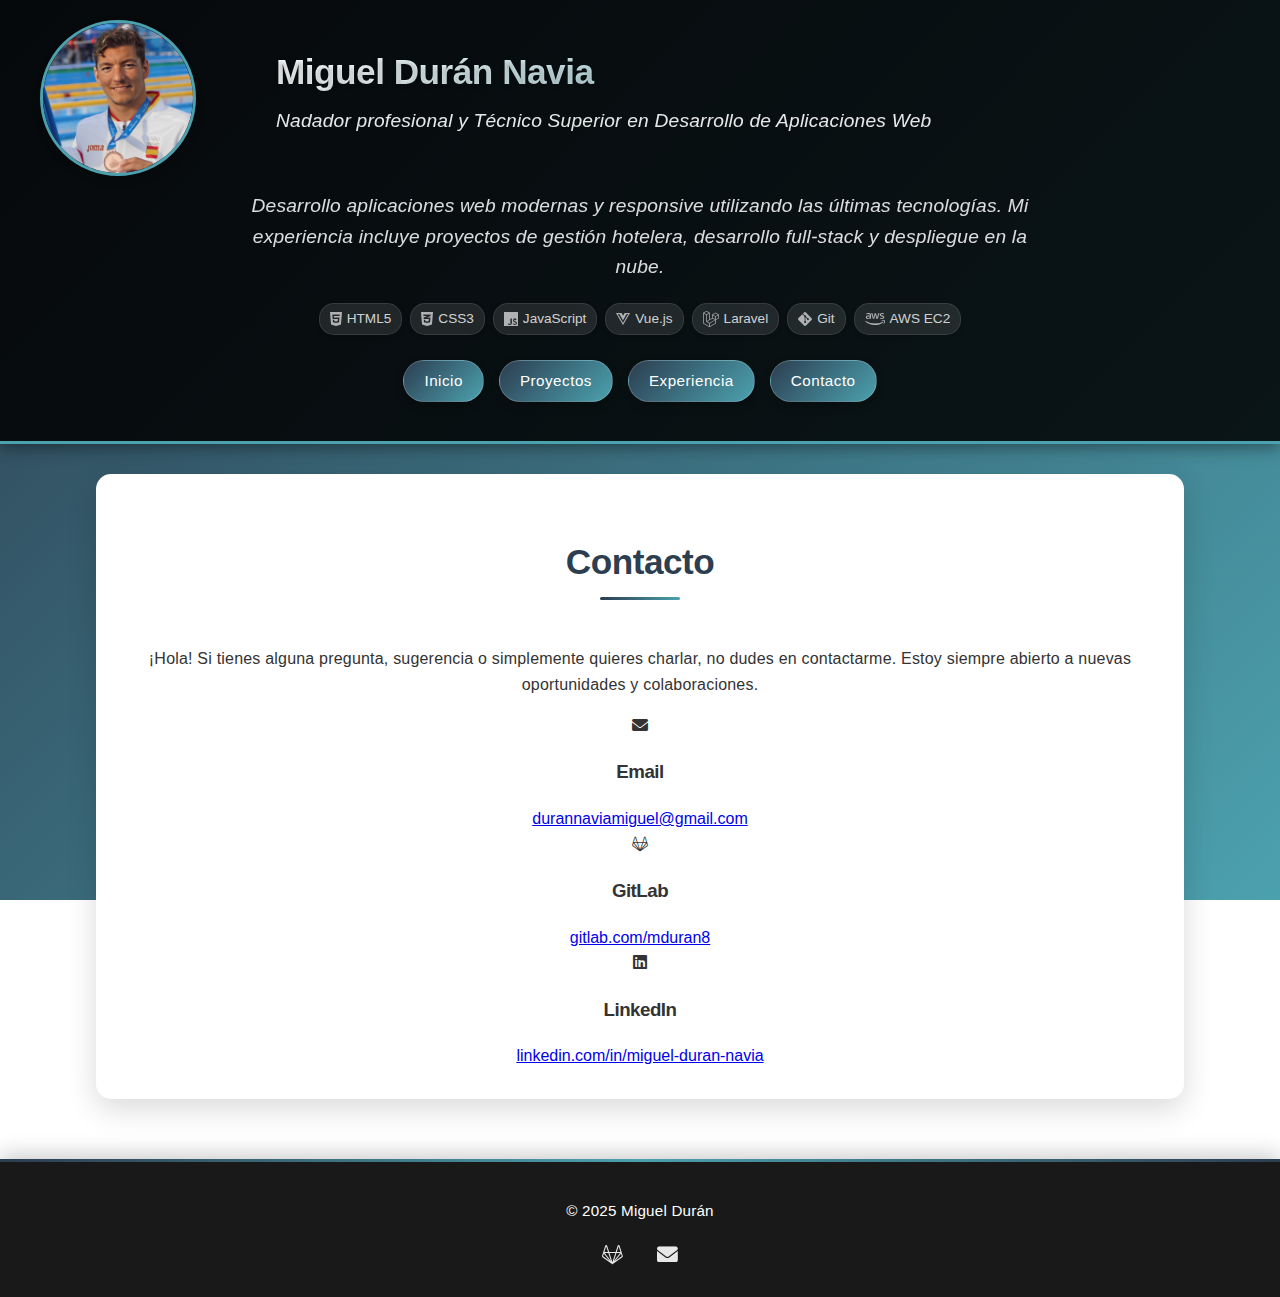
==== commit b949d493: "mejoro navegacion de inicio,proyectos,experiencia,contacto." ====
--- a/contacto.html
+++ b/contacto.html
@@ -4,7 +4,7 @@
     <meta charset="UTF-8">
     <meta name="viewport" content="width=device-width, initial-scale=1.0, maximum-scale=1.0, user-scalable=no">
     <title>Contacto - Miguel Durán</title>
-    <link rel="stylesheet" href="contacto.css">
+    <link rel="stylesheet" href="style.css">
     <link rel="stylesheet" href="https://cdnjs.cloudflare.com/ajax/libs/font-awesome/6.0.0/css/all.min.css">
 </head>
 <body>
--- a/style.css
+++ b/style.css
@@ -0,0 +1,1323 @@
+/* Estilos generales */
+body {
+    font-family: 'Poppins', sans-serif;
+    margin: 0;
+    padding: 0;
+    background: linear-gradient(135deg, #2c3e50, #4ca1af);
+    background-attachment: fixed;
+    color: #333;
+    text-align: center;
+    min-height: 100vh;
+    display: flex;
+    flex-direction: column;
+    line-height: 1.6;
+}
+
+/* Tipografía mejorada */
+h1, h2, h3 {
+    font-weight: 700;
+    letter-spacing: -0.5px;
+}
+
+p {
+    font-weight: 400;
+    letter-spacing: 0.2px;
+}
+
+/* Encabezado */
+#main-header {
+    background: rgba(0, 0, 0, 0.85);
+    color: white;
+    padding: 20px;
+    font-size: 1.2rem;
+    box-shadow: 0 4px 15px rgba(0, 0, 0, 0.4);
+    width: 100%;
+    box-sizing: border-box;
+    border-bottom: 3px solid #4ca1af;
+    position: relative;
+    z-index: 100;
+    opacity: 1;
+    transform: translateY(0);
+    transition: opacity 0.5s ease, transform 0.5s ease, background-color 0.3s ease;
+    text-align: center;
+}
+
+#main-header.loaded,
+#main-header {
+    opacity: 1;
+    transform: translateY(0);
+}
+
+.header-content {
+    display: flex;
+    align-items: center;
+    justify-content: center;
+    flex-wrap: wrap;
+    gap: 40px;
+    margin-bottom: 15px;
+    max-width: 1200px;
+    margin-left: auto;
+    margin-right: auto;
+    padding: 0 20px;
+}
+
+.profile-image {
+    width: 150px;
+    height: 150px;
+    overflow: hidden;
+    border-radius: 50%;
+    border: 3px solid #4ca1af;
+    box-shadow: 0 4px 8px rgba(0, 0, 0, 0.2);
+    transition: all 0.3s ease;
+    margin-right: 20px;
+    margin-left: 0;
+}
+
+.profile-image:hover {
+    transform: scale(1.05);
+    border-color: #ffffff;
+    box-shadow: 0 6px 12px rgba(0, 0, 0, 0.3);
+}
+
+.profile-image img {
+    width: 100%;
+    height: 100%;
+    object-fit: cover;
+    display: block;
+}
+
+.header-text {
+    flex: 1;
+    min-width: 280px;
+    text-align: left;
+    padding-left: 20px;
+    padding-right: 0;
+}
+
+.header-intro {
+    max-width: 800px;
+    margin: 0 auto 20px auto;
+    padding: 0 20px;
+    font-size: 1.2rem;
+    color: rgba(255, 255, 255, 0.95);
+    line-height: 1.6;
+}
+
+#main-header h1 {
+    margin: 0 0 5px 0;
+    font-size: 2.2rem;
+    background: linear-gradient(90deg, #ffffff, #4ca1af);
+    -webkit-background-clip: text;
+    background-clip: text;
+    color: transparent;
+    text-shadow: 0px 2px 4px rgba(0, 0, 0, 0.2);
+}
+
+#main-header p {
+    margin: 0 0 15px 0;
+    opacity: 0.9;
+    font-style: italic;
+}
+
+/* Navegación principal */
+#main-header nav ul {
+    list-style: none;
+    padding: 0;
+    display: flex;
+    justify-content: center;
+    gap: 15px;
+    flex-wrap: wrap;
+    margin-top: 20px;
+}
+
+#main-header nav ul li a {
+    background: linear-gradient(135deg, #2c3e50, #4ca1af);
+    color: white;
+    padding: 8px 20px;
+    border-radius: 50px;
+    font-size: 0.95rem;
+    font-weight: 500;
+    text-decoration: none;
+    display: flex;
+    align-items: center;
+    gap: 6px;
+    box-shadow: 0 4px 10px rgba(0, 0, 0, 0.2);
+    transition: all 0.3s ease;
+    border: 1px solid rgba(255, 255, 255, 0.2);
+    letter-spacing: 0.5px;
+}
+
+#main-header nav ul li a:hover {
+    transform: translateY(-3px);
+    box-shadow: 0 6px 15px rgba(0, 0, 0, 0.3);
+    background: linear-gradient(135deg, #4ca1af, #2c3e50);
+}
+
+/* Contenido principal */
+main {
+    display: flex;
+    flex-direction: column;
+    align-items: center;
+    flex: 1;
+    width: 100%;
+    padding: 0 0 30px 0;
+}
+
+/* Hero Section */
+.hero {
+    padding: 70px 20px;
+    background: linear-gradient(135deg, #1a2a3a, #3a5f70);
+    position: relative;
+    color: white;
+    text-align: center;
+    margin-bottom: 40px;
+    box-shadow: 0 8px 20px rgba(0, 0, 0, 0.2);
+    overflow: hidden;
+}
+
+.hero::before {
+    content: '';
+    position: absolute;
+    top: 0;
+    left: 0;
+    width: 100%;
+    height: 100%;
+    background: url('data:image/svg+xml;utf8,<svg xmlns="http://www.w3.org/2000/svg" width="100" height="100" viewBox="0 0 100 100"><rect width="100" height="100" fill="none"/><path d="M0,0 L100,100 M100,0 L0,100" stroke="rgba(255,255,255,0.03)" stroke-width="1"/></svg>');
+    z-index: 1;
+}
+
+.hero-content {
+    max-width: 1200px;
+    margin: 0 auto;
+    display: flex;
+    flex-direction: column;
+    justify-content: center;
+    align-items: center;
+    position: relative;
+    z-index: 2;
+}
+
+.hero-text {
+    max-width: 700px;
+    text-align: center;
+    background: rgba(44, 62, 80, 0.4);
+    padding: 30px;
+    border-radius: 15px;
+    border: 1px solid rgba(76, 161, 175, 0.3);
+    box-shadow: 0 10px 30px rgba(0, 0, 0, 0.15);
+    backdrop-filter: blur(5px);
+}
+
+.hero-text h2 {
+    font-size: 2.8rem;
+    margin-bottom: 20px;
+    text-shadow: 0 2px 4px rgba(0, 0, 0, 0.3);
+    background: linear-gradient(90deg, #ffffff, #4ca1af);
+    -webkit-background-clip: text;
+    background-clip: text;
+    color: transparent;
+    display: inline-block;
+}
+
+.hero-text p {
+    font-size: 1.2rem;
+    margin-bottom: 30px;
+    color: rgba(255, 255, 255, 0.9);
+    line-height: 1.7;
+}
+
+.hero-text .btn {
+    padding: 14px 32px;
+    background: #4ca1af;
+    color: white;
+    text-decoration: none;
+    border-radius: 30px;
+    transition: all 0.3s ease;
+    font-weight: 700;
+    font-size: 1.1rem;
+    box-shadow: 0 6px 15px rgba(0, 0, 0, 0.4);
+    border: 2px solid #4ca1af;
+    letter-spacing: 1px;
+    text-shadow: 1px 1px 2px rgba(0, 0, 0, 0.3);
+    position: relative;
+    overflow: hidden;
+}
+
+.hero-text .btn::before {
+    content: '';
+    position: absolute;
+    top: 0;
+    left: -100%;
+    width: 100%;
+    height: 100%;
+    background: linear-gradient(90deg, transparent, rgba(255,255,255,0.2), transparent);
+    transition: 0.5s;
+}
+
+.hero-text .btn:hover {
+    background: #2c3e50;
+    color: white;
+    border: 2px solid #4ca1af;
+    transform: translateY(-5px);
+    box-shadow: 0 10px 20px rgba(0, 0, 0, 0.5);
+}
+
+.hero-text .btn:hover::before {
+    left: 100%;
+}
+
+.hero-image img {
+    border-radius: 50%;
+    width: 180px;
+    height: 180px;
+    object-fit: cover;
+    border: 5px solid #4ca1af;
+    box-shadow: 0 5px 15px rgba(0, 0, 0, 0.3);
+    transition: transform 0.5s ease;
+    opacity: 0;
+    transition: opacity 0.5s ease, transform 0.5s ease;
+}
+
+.hero-image img:hover {
+    transform: scale(1.05);
+    border-color: white;
+}
+
+.hero.loaded {
+    opacity: 1;
+}
+
+img {
+    opacity: 0;
+    transition: opacity 0.5s ease, transform 0.5s ease;
+}
+
+img.loaded {
+    opacity: 1;
+}
+
+/* Secciones comunes */
+section {
+    margin: 30px auto;
+    padding: 30px;
+    width: 85%;
+    max-width: 1299px;
+    background-color: white;
+    border-radius: 15px;
+    box-shadow: 0 10px 30px rgba(0, 0, 0, 0.15);
+    transition: transform 0.4s ease, box-shadow 0.4s ease;
+    box-sizing: border-box;
+    position: relative;
+    overflow: hidden;
+}
+
+section::after {
+    content: '';
+    position: absolute;
+    bottom: 0;
+    left: 0;
+    width: 100%;
+    height: 5px;
+    background: linear-gradient(90deg, #2c3e50, #4ca1af);
+    opacity: 0;
+    transition: opacity 0.4s ease;
+}
+
+section:hover {
+    transform: translateY(-10px);
+    box-shadow: 0 15px 35px rgba(0, 0, 0, 0.2);
+}
+
+section:hover::after {
+    opacity: 1;
+}
+
+/* Títulos de sección */
+section h2 {
+    font-size: 2.2rem;
+    margin-bottom: 30px;
+    color: #2c3e50;
+    position: relative;
+    display: inline-block;
+    padding-bottom: 10px;
+}
+
+section h2::after {
+    content: '';
+    position: absolute;
+    bottom: 0;
+    left: 50%;
+    transform: translateX(-50%);
+    width: 80px;
+    height: 3px;
+    background: linear-gradient(90deg, #2c3e50, #4ca1af);
+    border-radius: 3px;
+}
+
+/* Sobre mí */
+.about h2 {
+    margin-bottom: 25px;
+}
+
+.about-content {
+    max-width: 800px;
+    margin: 0 auto;
+    text-align: left;
+    font-size: 1.05rem;
+    line-height: 1.8;
+}
+
+.about-content p {
+    margin-bottom: 20px;
+}
+
+.about-content .highlight {
+    color: #4ca1af;
+    font-weight: 600;
+}
+
+.about-content strong {
+    color: #2c3e50;
+}
+
+/* Habilidades */
+.skills {
+    padding: 40px 25px;
+    background: white;
+}
+
+.skills-intro {
+    max-width: 800px;
+    margin: 0 auto 30px;
+    text-align: center;
+    font-size: 1.1rem;
+    line-height: 1.6;
+    color: #555;
+}
+
+.skills-grid {
+    display: grid;
+    grid-template-columns: repeat(auto-fit, minmax(280px, 1fr));
+    gap: 30px;
+    padding: 10px;
+    width: 100%;
+    box-sizing: border-box;
+}
+
+.skill-card {
+    background: #f9f9f9;
+    padding: 30px;
+    border-radius: 15px;
+    box-shadow: 0 8px 20px rgba(0, 0, 0, 0.08);
+    transition: all 0.4s ease;
+    text-align: center;
+    width: 100%;
+    box-sizing: border-box;
+    border: 1px solid rgba(0, 0, 0, 0.05);
+    opacity: 0;
+    transform: translateY(20px);
+    transition: opacity 0.5s ease, transform 0.5s ease, box-shadow 0.3s ease, background 0.3s ease;
+}
+
+.skill-card:hover {
+    transform: translateY(-15px) scale(1.02);
+    box-shadow: 0 15px 30px rgba(0, 0, 0, 0.15);
+    background: linear-gradient(135deg, #ffffff, #f3f3f3);
+}
+
+.skill-icon {
+    font-size: 2.5rem;
+    color: #4ca1af;
+    margin-bottom: 20px;
+    transition: transform 0.5s ease;
+}
+
+.skill-card:hover .skill-icon {
+    transform: scale(1.2);
+    color: #2c3e50;
+}
+
+.skill-card h3 {
+    font-size: 1.4rem;
+    color: #2c3e50;
+    margin-bottom: 15px;
+}
+
+.skill-card p {
+    font-size: 0.95rem;
+    color: #555;
+    line-height: 1.7;
+}
+
+.skill-card strong {
+    color: #2c3e50;
+    font-weight: 600;
+}
+
+.skill-card.animated {
+    opacity: 1;
+    transform: translateY(0);
+}
+
+/* Proyectos */
+.project-grid {
+    display: grid;
+    grid-template-columns: repeat(auto-fit, minmax(300px, 1fr));
+    gap: 20px;
+    padding: 20px;
+    width: 100%;
+    box-sizing: border-box;
+}
+
+.projects h2 {
+    font-size: 2.5rem;
+}
+
+.project-card {
+    background: white;
+    padding: 20px;
+    border-radius: 10px;
+    box-shadow: 0 5px 15px rgba(0, 0, 0, 0.2);
+    transition: transform 0.3s ease, box-shadow 0.3s ease;
+    text-align: left;
+    opacity: 0;
+    transform: translateY(20px);
+    transition: opacity 0.5s ease, transform 0.5s ease, box-shadow 0.3s ease, background 0.3s ease;
+}
+
+.project-card:hover {
+    transform: translateY(-5px);
+    box-shadow: 0 8px 20px rgba(0, 0, 0, 0.3);
+}
+
+.project-card h3 {
+    margin-bottom: 10px;
+    font-size: 1.4rem;
+    color: #2c3e50;
+}
+
+.project-card p {
+    font-size: 1rem;
+    color: #555;
+    margin-bottom: 15px;
+}
+
+.project-link {
+    display: inline-block;
+    padding: 10px 15px;
+    background: #4ca1af;
+    color: white;
+    text-decoration: none;
+    border-radius: 5px;
+    transition: background 0.3s ease;
+}
+
+.project-link:hover {
+    background: #2c3e50;
+}
+
+.project-link i {
+    margin-right: 8px;
+}
+
+.project-card.animated {
+    opacity: 1;
+    transform: translateY(0);
+}
+
+/* Experiencia Profesional */
+.experience {
+    padding: 40px 25px;
+    background: white;
+}
+
+.experience-container {
+    display: flex;
+    flex-direction: column;
+    gap: 30px;
+    max-width: 900px;
+    margin: 0 auto;
+}
+
+.experience-item {
+    background: #f8f9fa;
+    border-radius: 10px;
+    padding: 25px;
+    box-shadow: 0 5px 15px rgba(0,0,0,0.05);
+    transition: transform 0.3s ease, box-shadow 0.3s ease;
+    border-left: 4px solid #4ca1af;
+}
+
+.experience-item:hover {
+    transform: translateY(-5px);
+    box-shadow: 0 8px 25px rgba(0,0,0,0.1);
+}
+
+.experience-header {
+    margin-bottom: 15px;
+    display: flex;
+    justify-content: space-between;
+    align-items: center;
+    flex-wrap: wrap;
+    gap: 10px;
+}
+
+.experience-header h3 {
+    font-size: 1.3rem;
+    color: #2c3e50;
+    margin: 0;
+}
+
+.experience-date {
+    background: rgba(76, 161, 175, 0.15);
+    padding: 5px 12px;
+    border-radius: 20px;
+    font-size: 0.9rem;
+    color: #2c3e50;
+    font-weight: 600;
+}
+
+.experience-details {
+    list-style-type: none;
+    padding-left: 0;
+    margin: 0;
+}
+
+.experience-details li {
+    position: relative;
+    padding-left: 20px;
+    margin-bottom: 8px;
+    line-height: 1.6;
+    font-size: 0.95rem;
+    color: #555;
+}
+
+.experience-details li::before {
+    content: '•';
+    position: absolute;
+    left: 0;
+    color: #4ca1af;
+    font-weight: bold;
+}
+
+/* Formación Académica */
+.education {
+    padding: 40px 25px;
+    background: white;
+}
+
+.education-container {
+    display: flex;
+    flex-direction: column;
+    gap: 20px;
+    max-width: 900px;
+    margin: 0 auto;
+}
+
+.education-item {
+    background: #f8f9fa;
+    border-radius: 10px;
+    padding: 20px 25px;
+    box-shadow: 0 5px 15px rgba(0,0,0,0.05);
+    transition: transform 0.3s ease, box-shadow 0.3s ease;
+    border-left: 4px solid #2c3e50;
+}
+
+.education-item:hover {
+    transform: translateY(-5px);
+    box-shadow: 0 8px 25px rgba(0,0,0,0.1);
+}
+
+.education-header {
+    display: flex;
+    justify-content: space-between;
+    align-items: center;
+    flex-wrap: wrap;
+    gap: 10px;
+    margin-bottom: 10px;
+}
+
+.education-header h3 {
+    font-size: 1.2rem;
+    color: #2c3e50;
+    margin: 0;
+}
+
+.education-institution {
+    background: rgba(44, 62, 80, 0.1);
+    padding: 5px 12px;
+    border-radius: 20px;
+    font-size: 0.85rem;
+    color: #2c3e50;
+    font-weight: 600;
+}
+
+.education-details {
+    list-style-type: none;
+    padding-left: 0;
+    margin: 10px 0 0 0;
+}
+
+.education-details li {
+    position: relative;
+    padding-left: 20px;
+    margin-bottom: 8px;
+    line-height: 1.6;
+    font-size: 0.95rem;
+    color: #555;
+}
+
+.education-details li::before {
+    content: '•';
+    position: absolute;
+    left: 0;
+    color: #2c3e50;
+    font-weight: bold;
+}
+
+.education-details li strong {
+    color: #2c3e50;
+    font-weight: 600;
+}
+
+@media (max-width: 768px) {
+    .experience-header, .education-header {
+        flex-direction: column;
+        align-items: flex-start;
+        gap: 5px;
+    }
+    
+    .experience-item, .education-item {
+        padding: 20px 15px;
+    }
+    
+    .experience-header h3, .education-header h3 {
+        font-size: 1.1rem;
+    }
+    
+    .experience-date, .education-institution {
+        font-size: 0.8rem;
+    }
+}
+
+/* Formulario de contacto */
+.contact form {
+    display: flex;
+    flex-direction: column;
+    gap: 15px;
+    max-width: 500px;
+    margin: 0 auto;
+}
+
+.contact form label {
+    font-weight: bold;
+}
+
+.contact form input,
+.contact form textarea {
+    padding: 10px;
+    border: 1px solid #ccc;
+    border-radius: 5px;
+}
+
+.contact form button {
+    padding: 10px 20px;
+    background: #4ca1af;
+    color: white;
+    border: none;
+    border-radius: 5px;
+    cursor: pointer;
+    transition: background 0.3s ease;
+}
+
+.contact form button:hover {
+    background: #2c3e50;
+}
+
+/* Pie de página */
+footer {
+    margin-top: auto;
+    padding: 25px 15px;
+    background: rgba(0, 0, 0, 0.9);
+    color: white;
+    font-size: 0.95rem;
+    box-shadow: 0 -5px 20px rgba(0, 0, 0, 0.2);
+    width: 100%;
+    box-sizing: border-box;
+    position: relative;
+}
+
+footer::before {
+    content: '';
+    position: absolute;
+    top: 0;
+    left: 0;
+    width: 100%;
+    height: 3px;
+    background: linear-gradient(90deg, #2c3e50, #4ca1af, #2c3e50);
+}
+
+footer .social-links {
+    margin-top: 15px;
+}
+
+footer .social-links a {
+    color: white;
+    margin: 0 15px;
+    font-size: 1.3rem;
+    transition: all 0.3s ease;
+    opacity: 0.9;
+}
+
+footer .social-links a:hover {
+    color: #4ca1af;
+    opacity: 1;
+    transform: translateY(-3px);
+}
+
+/* Media Queries para móviles */
+@media (max-width: 768px) {
+    .header-content {
+        flex-direction: column;
+        gap: 15px;
+    }
+    
+    .profile-image {
+        width: 120px;
+        height: 120px;
+        margin-right: 0;
+        margin-left: 0;
+    }
+    
+    .header-text {
+        text-align: center;
+        padding-left: 0;
+        padding-right: 0;
+    }
+    
+    .header-intro {
+        font-size: 1.05rem;
+        padding: 0 15px;
+        margin-bottom: 15px;
+    }
+    
+    #main-header {
+        padding: 15px 10px;
+        font-size: 1rem;
+    }
+    
+    #main-header h1 {
+        font-size: 1.7rem;
+    }
+    
+    #main-header p {
+        font-size: 0.9rem;
+        margin-bottom: 10px;
+    }
+    
+    #main-header nav ul {
+        flex-wrap: nowrap;
+        overflow-x: hidden;
+        justify-content: center;
+        gap: 10px;
+    }
+    
+    #main-header nav ul li a {
+        background: linear-gradient(135deg, #2c3e50, #4ca1af);
+        color: white;
+        padding: 6px 16px;
+        font-size: 0.9rem;
+    }
+
+    section {
+        width: 92%;
+        padding: 25px 15px;
+        margin: 15px auto;
+    }
+
+    .hero {
+        padding: 50px 15px;
+        margin-bottom: 30px;
+    }
+
+    .hero-text {
+        padding: 20px;
+    }
+
+    .hero-text h2 {
+        font-size: 2rem;
+    }
+    
+    .hero-text p {
+        font-size: 1rem;
+    }
+
+    .hero-text .btn {
+        padding: 12px 28px;
+        font-size: 1rem;
+    }
+
+    .hero-image img {
+        width: 150px;
+        height: 150px;
+    }
+
+    section h2 {
+        font-size: 1.8rem;
+        margin-bottom: 20px;
+    }
+
+    .skills-grid {
+        grid-template-columns: 1fr;
+        gap: 20px;
+        padding: 0;
+    }
+
+    .skill-card {
+        padding: 20px;
+    }
+
+    footer {
+        padding: 15px 10px;
+    }
+
+    footer .social-links a {
+        margin: 0 10px;
+        font-size: 1.2rem;
+    }
+}
+
+/* Animaciones y Efectos */
+.fade-in-section {
+    opacity: 0;
+    transform: translateY(30px);
+    transition: opacity 0.8s ease, transform 0.8s ease;
+}
+
+.fade-in-section.visible {
+    opacity: 1;
+    transform: translateY(0);
+}
+
+.hover-effect {
+    animation: pulse 1s;
+}
+
+@keyframes pulse {
+    0% {
+        transform: scale(1);
+    }
+    50% {
+        transform: scale(1.05);
+    }
+    100% {
+        transform: scale(1);
+    }
+}
+
+#main-header.loaded {
+    opacity: 1;
+    transform: translateY(0);
+}
+
+.hero.loaded {
+    opacity: 1;
+}
+
+/* Tema Oscuro (preparación para futura implementación) */
+body.dark-mode {
+    background: linear-gradient(135deg, #111827, #1e3a8a);
+    color: #f9fafb;
+}
+
+body.dark-mode #main-header {
+    background: rgba(17, 24, 39, 0.95);
+    border-bottom-color: #3b82f6;
+}
+
+body.dark-mode section {
+    background-color: #1f2937;
+    color: #f9fafb;
+}
+
+body.dark-mode .skill-card,
+body.dark-mode .project-card,
+body.dark-mode .experience-card {
+    background: #111827;
+    border-color: #374151;
+}
+
+body.dark-mode .skill-card h3,
+body.dark-mode .project-card h3,
+body.dark-mode .experience-card h3 {
+    color: #f9fafb;
+}
+
+body.dark-mode .skill-card p,
+body.dark-mode .project-card p,
+body.dark-mode .experience-card p {
+    color: #d1d5db;
+}
+
+body.dark-mode footer {
+    background: rgba(17, 24, 39, 0.95);
+}
+
+/* Tema Oscuro (preparación para futura implementación) */
+.theme-toggle-btn {
+    position: fixed;
+    bottom: 20px;
+    right: 20px;
+    width: 50px;
+    height: 50px;
+    border-radius: 50%;
+    background: #2c3e50;
+    color: white;
+    display: flex;
+    justify-content: center;
+    align-items: center;
+    cursor: pointer;
+    border: none;
+    box-shadow: 0 4px 10px rgba(0, 0, 0, 0.3);
+    z-index: 1000;
+    transition: all 0.3s ease;
+}
+
+.theme-toggle-btn:hover {
+    transform: translateY(-5px);
+    box-shadow: 0 6px 15px rgba(0, 0, 0, 0.4);
+    background: #4ca1af;
+}
+
+.theme-toggle-btn i {
+    font-size: 1.2rem;
+}
+
+/* Badges de habilidades en el header - Estilo más discreto */
+.skills-badges {
+    display: flex;
+    flex-wrap: wrap;
+    justify-content: center;
+    gap: 8px;
+    margin-bottom: 25px;
+    max-width: 800px;
+    margin-left: auto;
+    margin-right: auto;
+}
+
+.skill-badge {
+    background: rgba(255, 255, 255, 0.1);
+    color: rgba(255, 255, 255, 0.8);
+    padding: 4px 10px;
+    border-radius: 15px;
+    font-size: 0.85rem;
+    font-weight: 400;
+    display: flex;
+    align-items: center;
+    gap: 5px;
+    box-shadow: 0 2px 5px rgba(0, 0, 0, 0.1);
+    transition: all 0.2s ease;
+    border: 1px solid rgba(255, 255, 255, 0.1);
+}
+
+.skill-badge:hover {
+    transform: translateY(-2px);
+    background: rgba(255, 255, 255, 0.15);
+    color: rgba(255, 255, 255, 0.9);
+}
+
+.skill-badge i {
+    font-size: 1rem;
+    opacity: 0.8;
+}
+
+/* Media Queries para móviles */
+@media (max-width: 768px) {
+    #main-header nav ul {
+        gap: 10px;
+        margin-top: 15px;
+    }
+    
+    #main-header nav ul li a {
+        padding: 6px 16px;
+        font-size: 0.9rem;
+    }
+    
+    .skills-badges {
+        gap: 6px;
+        margin-bottom: 15px;
+    }
+    
+    .skill-badge {
+        padding: 3px 8px;
+        font-size: 0.8rem;
+    }
+    
+    .skill-badge i {
+        font-size: 0.9rem;
+    }
+}
+
+/* Timeline para la página de experiencia */
+#timeline-container {
+    padding: 40px 20px;
+    background: white;
+    max-width: 1200px;
+    margin: 40px auto 0;
+    border-radius: 15px;
+    box-shadow: 0 10px 30px rgba(0, 0, 0, 0.15);
+}
+
+.section-title {
+    text-align: center;
+    font-size: 2.2rem;
+    margin-bottom: 50px;
+    color: #2c3e50;
+    position: relative;
+}
+
+.section-title:after {
+    content: '';
+    position: absolute;
+    bottom: -15px;
+    left: 50%;
+    transform: translateX(-50%);
+    width: 80px;
+    height: 3px;
+    background: linear-gradient(90deg, #2c3e50, #4ca1af);
+    border-radius: 2px;
+}
+
+.timeline {
+    position: relative;
+    max-width: 1000px;
+    margin: 0 auto;
+    padding: 20px 0;
+}
+
+.timeline:before {
+    content: '';
+    position: absolute;
+    top: 0;
+    bottom: 0;
+    left: 50px;
+    width: 3px;
+    background: linear-gradient(to bottom, #2c3e50, #4ca1af);
+    border-radius: 5px;
+}
+
+.timeline-entry {
+    position: relative;
+    margin-bottom: 50px;
+    padding-left: 100px;
+}
+
+.timeline-entry:last-child {
+    margin-bottom: 0;
+}
+
+.timeline-icon {
+    position: absolute;
+    left: 24px;
+    width: 56px;
+    height: 56px;
+    border-radius: 50%;
+    background: #2c3e50;
+    display: flex;
+    align-items: center;
+    justify-content: center;
+    color: white;
+    font-size: 1.4rem;
+    box-shadow: 0 4px 10px rgba(0,0,0,0.2);
+    z-index: 10;
+    transform: translateX(-50%);
+}
+
+.timeline-content {
+    background: #f8f9fa;
+    border-radius: 10px;
+    padding: 25px 30px;
+    box-shadow: 0 5px 15px rgba(0,0,0,0.05);
+    transition: transform 0.3s ease, box-shadow 0.3s ease;
+    position: relative;
+    border-left: 4px solid #4ca1af;
+}
+
+.timeline-content:hover {
+    transform: translateY(-5px);
+    box-shadow: 0 8px 25px rgba(0,0,0,0.1);
+}
+
+.timeline-content h3 {
+    color: #2c3e50;
+    font-size: 1.5rem;
+    margin-top: 0;
+    margin-bottom: 20px;
+    border-bottom: 1px solid rgba(44, 62, 80, 0.1);
+    padding-bottom: 10px;
+}
+
+.timeline-content h4 {
+    color: #2c3e50;
+    font-size: 1.2rem;
+    margin: 0 0 5px 0;
+}
+
+.experience-header, .education-header {
+    display: flex;
+    justify-content: space-between;
+    align-items: center;
+    flex-wrap: wrap;
+    margin-bottom: 15px;
+    gap: 10px;
+}
+
+.experience-date, .education-institution {
+    background: rgba(76, 161, 175, 0.15);
+    padding: 5px 12px;
+    border-radius: 20px;
+    font-size: 0.85rem;
+    color: #2c3e50;
+    font-weight: 600;
+}
+
+.experience-details, .education-details {
+    list-style-type: none;
+    padding-left: 0;
+    margin: 0;
+}
+
+.experience-details li, .education-details li {
+    position: relative;
+    padding-left: 20px;
+    margin-bottom: 8px;
+    line-height: 1.6;
+    font-size: 0.95rem;
+    color: #555;
+}
+
+.experience-details li::before, .education-details li::before {
+    content: '•';
+    position: absolute;
+    left: 0;
+    color: #4ca1af;
+    font-weight: bold;
+}
+
+.education-content .education-item {
+    margin-bottom: 15px;
+    border-left: none;
+    background: transparent;
+    box-shadow: none;
+    padding: 0;
+}
+
+.education-content .education-item:hover {
+    transform: none;
+}
+
+.education-languages {
+    margin-top: 20px;
+    padding-top: 15px;
+    border-top: 1px dashed rgba(44, 62, 80, 0.1);
+}
+
+.skills-container {
+    display: flex;
+    flex-direction: column;
+    gap: 25px;
+}
+
+.skill-category h4 {
+    color: #2c3e50;
+    text-align: center;
+    font-size: 1.3rem;
+    margin-bottom: 15px;
+    position: relative;
+    padding-bottom: 8px;
+}
+
+.skill-category h4::after {
+    content: '';
+    position: absolute;
+    bottom: 0;
+    left: 50%;
+    transform: translateX(-50%);
+    width: 40px;
+    height: 3px;
+    background: #4ca1af;
+    border-radius: 2px;
+}
+
+.skill-tags {
+    display: flex;
+    flex-wrap: wrap;
+    gap: 12px;
+    justify-content: center;
+}
+
+.skill-tag {
+    background: linear-gradient(135deg, #2c3e50, #4ca1af);
+    color: white;
+    padding: 8px 16px;
+    border-radius: 50px;
+    font-size: 0.95rem;
+    box-shadow: 0 4px 10px rgba(0, 0, 0, 0.1);
+    transition: all 0.3s ease;
+}
+
+.skill-tag:hover {
+    transform: translateY(-3px);
+    box-shadow: 0 6px 15px rgba(0, 0, 0, 0.15);
+}
+
+@media (max-width: 768px) {
+    .timeline:before {
+        left: 30px;
+    }
+    
+    .timeline-entry {
+        padding-left: 60px;
+    }
+    
+    .timeline-icon {
+        left: 29px;
+        width: 46px;
+        height: 46px;
+        font-size: 1.2rem;
+    }
+    
+    .timeline-content {
+        padding: 20px;
+    }
+    
+    .timeline-content h3 {
+        font-size: 1.3rem;
+    }
+    
+    .experience-header, .education-header {
+        flex-direction: column;
+        align-items: flex-start;
+    }
+    
+    .experience-date, .education-institution {
+        margin-top: 5px;
+    }
+    
+    .skill-tags {
+        gap: 6px;
+    }
+    
+    .skill-tag {
+        font-size: 0.8rem;
+        padding: 4px 10px;
+    }
+}
+
+.contact-page {
+    background: linear-gradient(135deg, #2c3e50, #4ca1af);
+    color: white;
+    padding: 20px;
+    border-radius: 15px;
+    box-shadow: 0 10px 30px rgba(0, 0, 0, 0.15);
+}